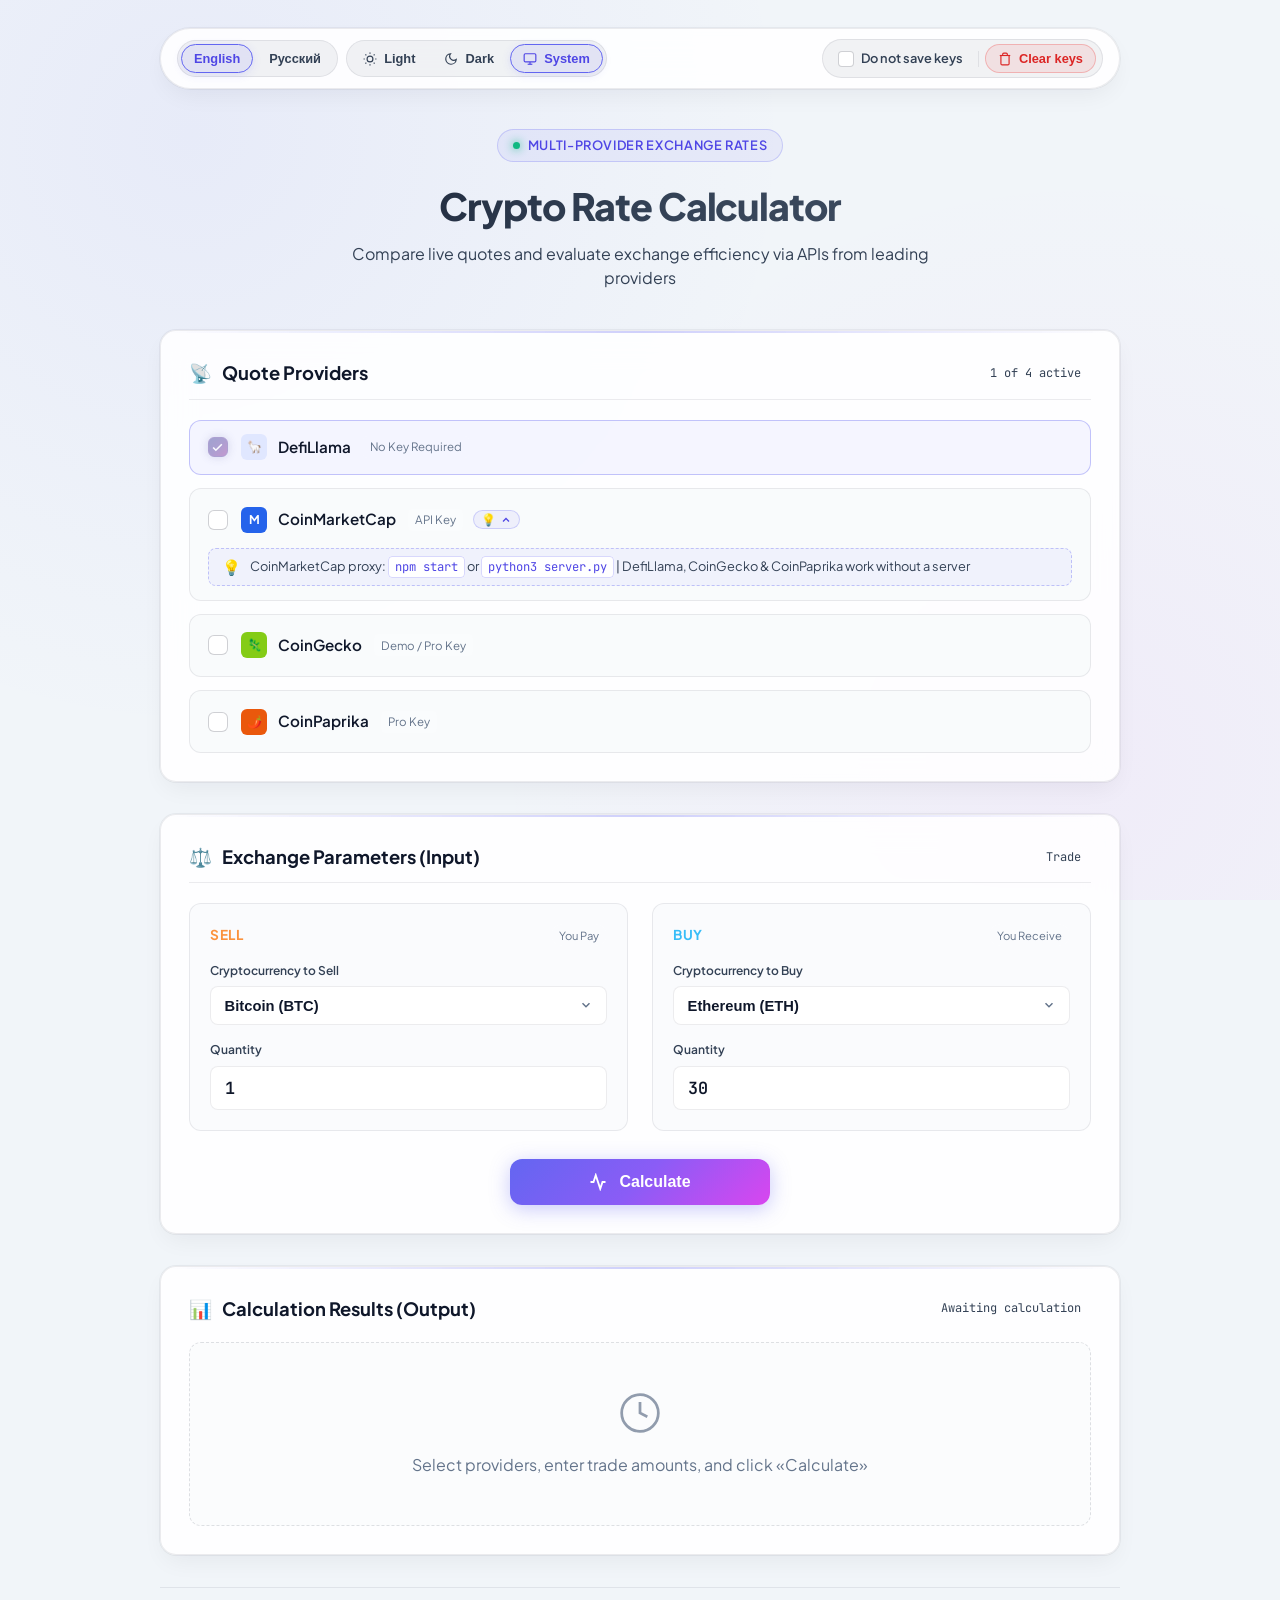
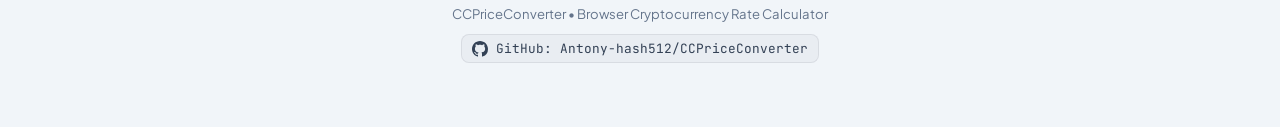
==== CCPriceConverter/index.html @ 015520e1 "feat: add CCPriceConverter application with calculator, UI, and test suite" ====
<!DOCTYPE html>
<html lang="en" data-theme="dark">
<head>
  <meta charset="UTF-8">
  <meta name="viewport" content="width=device-width, initial-scale=1.0">
  <title data-i18n="pageTitle">Cryptocurrency Rate Calculator | CCPriceConverter</title>
  <meta name="description" content="Browser cryptocurrency rate and volume calculator from DefiLlama, CoinMarketCap, CoinGecko, and CoinPaprika" data-i18n="pageDesc">
  
  <!-- Google Fonts -->
  <link rel="preconnect" href="https://fonts.googleapis.com">
  <link rel="preconnect" href="https://fonts.gstatic.com" crossorigin>
  <link href="https://fonts.googleapis.com/css2?family=JetBrains+Mono:wght@400;500;600;700;800&family=Plus+Jakarta+Sans:wght@400;500;600;700;800&display=swap" rel="stylesheet">
  
  <link rel="stylesheet" href="css/style.css">
</head>
<body>
  <div class="app-container">
    
    <!-- Top Controls Bar: Preferences & Security -->
    <aside class="top-controls-bar" id="top-controls-bar" aria-label="Page preferences and security">
      <div class="top-controls-main">
        <!-- Language Switcher: Russian / English (Default: English) -->
        <div class="controls-group" id="lang-switch-group" role="group" aria-label="Language selection">
          <button type="button" class="ctrl-btn lang-btn active" data-lang="en" id="btn-lang-en" aria-pressed="true">
            <span>English</span>
          </button>
          <button type="button" class="ctrl-btn lang-btn" data-lang="ru" id="btn-lang-ru" aria-pressed="false">
            <span>Русский</span>
          </button>
        </div>

        <!-- Theme Switcher: Light, Dark, System (Default: System) -->
        <div class="controls-group" id="theme-switch-group" role="group" aria-label="Theme selection">
          <button type="button" class="ctrl-btn theme-btn" data-theme="light" id="btn-theme-light" title="Light theme" aria-pressed="false">
            <svg class="ctrl-icon" viewBox="0 0 24 24" fill="none" stroke="currentColor" stroke-width="2">
              <circle cx="12" cy="12" r="5"></circle>
              <line x1="12" y1="1" x2="12" y2="3"></line>
              <line x1="12" y1="21" x2="12" y2="23"></line>
              <line x1="4.22" y1="4.22" x2="5.64" y2="5.64"></line>
              <line x1="18.36" y1="18.36" x2="19.78" y2="19.78"></line>
              <line x1="1" y1="12" x2="3" y2="12"></line>
              <line x1="21" y1="12" x2="23" y2="12"></line>
              <line x1="4.22" y1="19.78" x2="5.64" y2="18.36"></line>
              <line x1="18.36" y1="5.64" x2="19.78" y2="4.22"></line>
            </svg>
            <span class="theme-label" data-i18n="themeLight">Light</span>
          </button>
          <button type="button" class="ctrl-btn theme-btn" data-theme="dark" id="btn-theme-dark" title="Dark theme" aria-pressed="false">
            <svg class="ctrl-icon" viewBox="0 0 24 24" fill="none" stroke="currentColor" stroke-width="2">
              <path d="M21 12.79A9 9 0 1 1 11.21 3 7 7 0 0 0 21 12.79z"></path>
            </svg>
            <span class="theme-label" data-i18n="themeDark">Dark</span>
          </button>
          <button type="button" class="ctrl-btn theme-btn active" data-theme="system" id="btn-theme-system" title="System theme" aria-pressed="true">
            <svg class="ctrl-icon" viewBox="0 0 24 24" fill="none" stroke="currentColor" stroke-width="2">
              <rect x="2" y="3" width="20" height="14" rx="2" ry="2"></rect>
              <line x1="8" y1="21" x2="16" y2="21"></line>
              <line x1="12" y1="17" x2="12" y2="21"></line>
            </svg>
            <span class="theme-label" data-i18n="themeSystem">System</span>
          </button>
        </div>
      </div>

      <div class="top-controls-extra">
        <!-- API Keys Security Controls -->
        <div class="controls-group storage-controls-group" id="storage-controls-group" role="group" aria-label="API key storage controls">
          <label class="ctrl-checkbox-label" for="checkbox-dont-save-keys" title="Prevent saving API keys to browser localStorage" data-i18n-title="dontSaveKeysTooltip">
            <span class="custom-checkbox mini">
              <input type="checkbox" id="checkbox-dont-save-keys">
              <span class="checkbox-visual">
                <svg viewBox="0 0 24 24" fill="none" stroke="currentColor">
                  <polyline points="20 6 9 17 4 12"></polyline>
                </svg>
              </span>
            </span>
            <span class="ctrl-checkbox-text" data-i18n="dontSaveKeys">Do not save keys</span>
          </label>

          <span class="ctrl-group-divider" aria-hidden="true"></span>

          <button type="button" class="ctrl-btn clear-keys-btn" id="btn-clear-saved-keys" title="Clear saved API keys from localStorage" data-i18n-title="clearKeysTooltip">
            <svg class="ctrl-icon" viewBox="0 0 24 24" fill="none" stroke="currentColor" stroke-width="2">
              <polyline points="3 6 5 6 21 6"></polyline>
              <path d="M19 6v14a2 2 0 0 1-2 2H7a2 2 0 0 1-2-2V6m3 0V4a2 2 0 0 1 2-2h4a2 2 0 0 1 2 2v2"></path>
            </svg>
            <span data-i18n="clearSavedKeys">Clear keys</span>
          </button>
        </div>
      </div>
    </aside>

    <!-- Header -->
    <header class="app-header">
      <div class="brand-badge">
        <span class="pulse-dot"></span>
        <span data-i18n="brandBadge">Multi-Provider Exchange Rates</span>
      </div>
      <h1 class="app-title" data-i18n="appTitle">Crypto Rate Calculator</h1>
      <p class="app-subtitle" data-i18n="appSubtitle">
        Compare live quotes and evaluate exchange efficiency via APIs from leading providers
      </p>
    </header>

    <!-- Section 1: Providers -->
    <section class="card-section" id="section-providers">
      <div class="section-header">
        <h2 class="section-title">
          <span>📡</span>
          <span data-i18n="providersTitle">Quote Providers</span>
        </h2>
        <span class="section-badge" id="providers-count-badge">1 of 4 active</span>
      </div>

      <div class="providers-list" id="providers-list">
        <!-- DefiLlama (Checked by default, no API key) -->
        <div class="provider-row active" id="provider-row-defillama" data-provider-id="defillama">
          <label class="provider-label-wrap" for="checkbox-provider-defillama">
            <span class="custom-checkbox">
              <input type="checkbox" id="checkbox-provider-defillama" data-provider="defillama" checked>
              <span class="checkbox-visual">
                <svg viewBox="0 0 24 24" fill="none" stroke="currentColor">
                  <polyline points="20 6 9 17 4 12"></polyline>
                </svg>
              </span>
            </span>
            <div class="provider-info">
              <span class="provider-icon icon-llama">🦙</span>
              <span class="provider-name">DefiLlama</span>
              <span class="provider-tag" data-i18n="noKeyRequired">No Key Required</span>
            </div>
          </label>
          <div class="api-key-container" id="api-key-box-defillama">
            <!-- DefiLlama does not require a key -->
          </div>
        </div>

        <!-- CoinMarketCap -->
        <!-- CoinMarketCap -->
        <div class="provider-row hint-expanded" id="provider-row-coinmarketcap" data-provider-id="coinmarketcap">
          <div class="provider-row-main">
            <div class="provider-label-group">
              <label class="provider-label-wrap" for="checkbox-provider-coinmarketcap">
                <span class="custom-checkbox">
                  <input type="checkbox" id="checkbox-provider-coinmarketcap" data-provider="coinmarketcap">
                  <span class="checkbox-visual">
                    <svg viewBox="0 0 24 24" fill="none" stroke="currentColor">
                      <polyline points="20 6 9 17 4 12"></polyline>
                    </svg>
                  </span>
                </span>
                <div class="provider-info">
                  <span class="provider-icon icon-cmc">M</span>
                  <span class="provider-name">CoinMarketCap</span>
                  <span class="provider-tag" data-i18n="apiKeyTag">API Key</span>
                </div>
              </label>
              <!-- Кнопка разворачивания/сворачивания справа от надписи "API ключ" -->
              <button type="button" class="cmc-hint-toggle-badge" id="btn-toggle-cmc-hint" aria-expanded="true" title="Collapse hint" data-i18n-title="cmcCollapseTooltip">
                <span class="badge-icon">💡</span>
                <svg class="chevron-icon" viewBox="0 0 24 24" fill="none" stroke="currentColor" stroke-width="2.5">
                  <polyline points="18 15 12 9 6 15"></polyline>
                </svg>
              </button>
            </div>

            <div class="api-key-container" id="api-key-box-coinmarketcap">
              <div class="api-key-wrapper">
                <span class="key-status-indicator is-hidden" id="key-status-coinmarketcap" title="API key is saved in localStorage" data-i18n-title="keySavedDiskTooltip">
                  <span class="disk-emoji">💾</span>
                  <span class="strike-line" aria-hidden="true"></span>
                </span>
                <input 
                  type="password" 
                  id="input-key-coinmarketcap" 
                  class="api-key-input" 
                  placeholder="Enter CMC API key (X-CMC_PRO_API_KEY)" 
                  data-i18n-placeholder="cmcPlaceholder"
                  autocomplete="off"
                  spellcheck="false"
                >
                <button type="button" class="key-toggle-btn" data-target="input-key-coinmarketcap" title="Show/hide key" data-i18n-title="keyToggleTitle">
                  <svg width="15" height="15" viewBox="0 0 24 24" fill="none" stroke="currentColor" stroke-width="2">
                    <path d="M1 12s4-8 11-8 11 8 11 8-4 8-11 8-11-8-11-8z"></path>
                    <circle cx="12" cy="12" r="3"></circle>
                  </svg>
                </button>
              </div>
            </div>
          </div>

          <!-- Блок с текстом подсказки (развёрнут по умолчанию, полностью исчезает при сворачивании) -->
          <div class="provider-hint-bar" id="cmc-proxy-hint-bar">
            <span class="hint-icon">💡</span>
            <span class="hint-text" data-i18n-html="cmcProxyNoticeHtml">Run local proxy for CoinMarketCap: <code>npm start</code> or <code>python3 server.py</code> | See <a href="instructions.html" class="hint-link">Instructions</a></span>
          </div>
        </div>

        <!-- CoinGecko -->
        <div class="provider-row" id="provider-row-coingecko" data-provider-id="coingecko">
          <label class="provider-label-wrap" for="checkbox-provider-coingecko">
            <span class="custom-checkbox">
              <input type="checkbox" id="checkbox-provider-coingecko" data-provider="coingecko">
              <span class="checkbox-visual">
                <svg viewBox="0 0 24 24" fill="none" stroke="currentColor">
                  <polyline points="20 6 9 17 4 12"></polyline>
                </svg>
              </span>
            </span>
            <div class="provider-info">
              <span class="provider-icon icon-gecko">🦎</span>
              <span class="provider-name">CoinGecko</span>
              <span class="provider-tag" data-i18n="demoProKeyTag">Demo / Pro Key</span>
            </div>
          </label>
          <div class="api-key-container" id="api-key-box-coingecko">
            <label class="keyless-option-wrap" for="checkbox-keyless-coingecko" title="Send requests without API key (public free tier)" data-i18n-title="keylessTooltip">
              <span class="custom-checkbox custom-checkbox-sm">
                <input type="checkbox" id="checkbox-keyless-coingecko" data-keyless-provider="coingecko" checked>
                <span class="checkbox-visual">
                  <svg viewBox="0 0 24 24" fill="none" stroke="currentColor">
                    <polyline points="20 6 9 17 4 12"></polyline>
                  </svg>
                </span>
              </span>
              <span class="keyless-text" data-i18n="keylessCheckbox">Without key</span>
            </label>
            <div class="api-key-wrapper keyless-mode" id="api-key-wrapper-coingecko">
              <span class="key-status-indicator is-hidden" id="key-status-coingecko" title="API key is saved in localStorage" data-i18n-title="keySavedDiskTooltip">
                <span class="disk-emoji">💾</span>
                <span class="strike-line" aria-hidden="true"></span>
              </span>
              <input 
                type="password" 
                id="input-key-coingecko" 
                class="api-key-input" 
                placeholder="Demo/Pro API key" 
                data-i18n-placeholder="geckoPlaceholder"
                autocomplete="off"
                spellcheck="false"
                disabled
              >
              <button type="button" class="key-toggle-btn" data-target="input-key-coingecko" title="Show/hide key" data-i18n-title="keyToggleTitle">
                <svg width="15" height="15" viewBox="0 0 24 24" fill="none" stroke="currentColor" stroke-width="2">
                  <path d="M1 12s4-8 11-8 11 8 11 8-4 8-11 8-11-8-11-8z"></path>
                  <circle cx="12" cy="12" r="3"></circle>
                </svg>
              </button>
            </div>
          </div>
        </div>

        <!-- CoinPaprika -->
        <div class="provider-row" id="provider-row-coinpaprika" data-provider-id="coinpaprika">
          <label class="provider-label-wrap" for="checkbox-provider-coinpaprika">
            <span class="custom-checkbox">
              <input type="checkbox" id="checkbox-provider-coinpaprika" data-provider="coinpaprika">
              <span class="checkbox-visual">
                <svg viewBox="0 0 24 24" fill="none" stroke="currentColor">
                  <polyline points="20 6 9 17 4 12"></polyline>
                </svg>
              </span>
            </span>
            <div class="provider-info">
              <span class="provider-icon icon-paprika">🌶️</span>
              <span class="provider-name">CoinPaprika</span>
              <span class="provider-tag" data-i18n="proKeyTag">Pro Key</span>
            </div>
          </label>
          <div class="api-key-container" id="api-key-box-coinpaprika">
            <label class="keyless-option-wrap" for="checkbox-keyless-coinpaprika" title="Send requests without API key (public free tier)" data-i18n-title="keylessTooltip">
              <span class="custom-checkbox custom-checkbox-sm">
                <input type="checkbox" id="checkbox-keyless-coinpaprika" data-keyless-provider="coinpaprika" checked>
                <span class="checkbox-visual">
                  <svg viewBox="0 0 24 24" fill="none" stroke="currentColor">
                    <polyline points="20 6 9 17 4 12"></polyline>
                  </svg>
                </span>
              </span>
              <span class="keyless-text" data-i18n="keylessCheckbox">Without key</span>
            </label>
            <div class="api-key-wrapper keyless-mode" id="api-key-wrapper-coinpaprika">
              <span class="key-status-indicator is-hidden" id="key-status-coinpaprika" title="API key is saved in localStorage" data-i18n-title="keySavedDiskTooltip">
                <span class="disk-emoji">💾</span>
                <span class="strike-line" aria-hidden="true"></span>
              </span>
              <input 
                type="password" 
                id="input-key-coinpaprika" 
                class="api-key-input" 
                placeholder="Pro API key" 
                data-i18n-placeholder="paprikaPlaceholder"
                autocomplete="off"
                spellcheck="false"
                disabled
              >
              <button type="button" class="key-toggle-btn" data-target="input-key-coinpaprika" title="Show/hide key" data-i18n-title="keyToggleTitle">
                <svg width="15" height="15" viewBox="0 0 24 24" fill="none" stroke="currentColor" stroke-width="2">
                  <path d="M1 12s4-8 11-8 11 8 11 8-4 8-11 8-11-8-11-8z"></path>
                  <circle cx="12" cy="12" r="3"></circle>
                </svg>
              </button>
            </div>
          </div>
        </div>
      </div>
    </section>

    <!-- Section 2: Input (Sell & Buy) -->
    <section class="card-section" id="section-input">
      <div class="section-header">
        <h2 class="section-title">
          <span>⚖️</span>
          <span data-i18n="inputTitle">Exchange Parameters (Input)</span>
        </h2>
        <span class="section-badge" data-i18n="inputBadge">Trade</span>
      </div>

      <div class="input-grid">
        <!-- Column 1: Sell -->
        <div class="trade-column sell" id="trade-column-sell">
          <div class="column-header">
            <span class="column-label" data-i18n="sellColumnTitle">Sell</span>
            <span class="column-badge" data-i18n="sellBadge">You Pay</span>
          </div>

          <div class="field-group">
            <label class="field-label" for="select-currency-sell" data-i18n="sellCurrencyLabel">Cryptocurrency to Sell</label>
            <div class="custom-select-wrapper">
              <select id="select-currency-sell" class="custom-select">
                <option value="BTC" selected>Bitcoin (BTC)</option>
                <option value="ETH">Ethereum (ETH)</option>
                <option value="BCH">Bitcoin Cash (BCH)</option>
                <option value="ZEC">Zcash (ZEC)</option>
                <option value="XMR">Monero (XMR)</option>
                <option value="XRP">Ripple (XRP)</option>
              </select>
              <div class="select-arrow">
                <svg width="14" height="14" viewBox="0 0 24 24" fill="none" stroke="currentColor" stroke-width="2.5">
                  <polyline points="6 9 12 15 18 9"></polyline>
                </svg>
              </div>
            </div>
          </div>

          <div class="field-group">
            <label class="field-label" for="input-amount-sell" data-i18n="sellAmountLabel">Quantity</label>
            <div class="number-input-wrapper">
              <input 
                type="number" 
                id="input-amount-sell" 
                class="number-input" 
                step="any" 
                min="0" 
                placeholder="0.00"
                value="1"
              >
            </div>
          </div>
        </div>

        <!-- Column 2: Buy -->
        <div class="trade-column buy" id="trade-column-buy">
          <div class="column-header">
            <span class="column-label" data-i18n="buyColumnTitle">Buy</span>
            <span class="column-badge" data-i18n="buyBadge">You Receive</span>
          </div>

          <div class="field-group">
            <label class="field-label" for="select-currency-buy" data-i18n="buyCurrencyLabel">Cryptocurrency to Buy</label>
            <div class="custom-select-wrapper">
              <select id="select-currency-buy" class="custom-select">
                <option value="BTC">Bitcoin (BTC)</option>
                <option value="ETH" selected>Ethereum (ETH)</option>
                <option value="BCH">Bitcoin Cash (BCH)</option>
                <option value="ZEC">Zcash (ZEC)</option>
                <option value="XMR">Monero (XMR)</option>
                <option value="XRP">Ripple (XRP)</option>
              </select>
              <div class="select-arrow">
                <svg width="14" height="14" viewBox="0 0 24 24" fill="none" stroke="currentColor" stroke-width="2.5">
                  <polyline points="6 9 12 15 18 9"></polyline>
                </svg>
              </div>
            </div>
          </div>

          <div class="field-group">
            <label class="field-label" for="input-amount-buy" data-i18n="buyAmountLabel">Quantity</label>
            <div class="number-input-wrapper">
              <input 
                type="number" 
                id="input-amount-buy" 
                class="number-input" 
                step="any" 
                min="0" 
                placeholder="0.00"
                value="30"
              >
            </div>
          </div>
        </div>
      </div>

      <!-- Action Button "Calculate" with 3-second lockout -->
      <div class="action-button-container">
        <button type="button" id="btn-calculate" class="btn-calculate">
          <svg class="btn-icon" viewBox="0 0 24 24" fill="none" stroke="currentColor" stroke-width="2.5">
            <polyline points="22 12 18 12 15 21 9 3 6 12 2 12"></polyline>
          </svg>
          <span id="btn-calculate-text" data-i18n="btnCalculate">Calculate</span>
          <div class="cooldown-bar" id="btn-cooldown-bar"></div>
        </button>
      </div>
    </section>

    <!-- Section 3: Output (Provider Cards) -->
    <section class="card-section" id="section-output">
      <div class="output-section-header">
        <h2 class="section-title">
          <span>📊</span>
          <span data-i18n="outputTitle">Calculation Results (Output)</span>
        </h2>
        <span class="section-badge" id="output-status-badge" data-i18n="outputIdleBadge">Awaiting calculation</span>
      </div>

      <!-- Cards Container -->
      <div class="output-cards-grid" id="output-cards-container">
        <div class="output-empty-state" id="output-empty-state">
          <svg class="empty-icon" viewBox="0 0 24 24" fill="none" stroke="currentColor" stroke-width="1.5">
            <circle cx="12" cy="12" r="10"></circle>
            <path d="M12 6v6l4 2"></path>
          </svg>
          <p data-i18n="emptyStateText">Select providers, enter trade amounts, and click «Calculate»</p>
        </div>
      </div>
    </section>

    <!-- Footer -->
    <footer class="app-footer">
      <div data-i18n="footerTitle">CCPriceConverter • Browser Cryptocurrency Rate Calculator</div>
      <div class="footer-links">
        <a href="https://github.com/Antony-hash512/CCPriceConverter" target="_blank" rel="noopener noreferrer" class="footer-github-link" title="GitHub Repository">
          <svg class="footer-github-icon" viewBox="0 0 24 24" width="16" height="16" fill="currentColor">
            <path d="M12 0C5.37 0 0 5.37 0 12c0 5.31 3.435 9.795 8.205 11.385.6.105.825-.255.825-.57 0-.285-.015-1.23-.015-2.235-3.015.555-3.795-.735-4.035-1.41-.135-.345-.72-1.41-1.23-1.695-.42-.225-1.02-.78-.015-.795.945-.015 1.62.87 1.845 1.23 1.08 1.815 2.805 1.305 3.495.99.105-.78.42-1.305.765-1.605-2.67-.3-5.46-1.335-5.46-5.925 0-1.305.465-2.385 1.23-3.225-.12-.3-.54-1.53.12-3.18 0 0 1.005-.315 3.3 1.23.96-.27 1.98-.405 3-.405s2.04.135 3 .405c2.295-1.56 3.3-1.23 3.3-1.23.66 1.65.24 2.88.12 3.18.765.84 1.23 1.905 1.23 3.225 0 4.605-2.805 5.625-5.475 5.925.435.375.81 1.095.81 2.22 0 1.605-.015 2.895-.015 3.3 0 .315.225.69.825.57A12.02 12.02 0 0024 12c0-6.63-5.37-12-12-12z"/>
          </svg>
          <span>GitHub: Antony-hash512/CCPriceConverter</span>
        </a>
      </div>
    </footer>

  <!-- Modal: Confirm Keep or Clear Saved Keys -->
  <div class="modal-backdrop" id="modal-clear-keys" aria-hidden="true" role="dialog" aria-modal="true" aria-labelledby="modal-clear-keys-title">
    <div class="modal-card">
      <div class="modal-header">
        <div class="modal-icon-badge">
          <svg viewBox="0 0 24 24" width="22" height="22" fill="none" stroke="currentColor" stroke-width="2">
            <circle cx="12" cy="12" r="10"></circle>
            <line x1="12" y1="8" x2="12" y2="12"></line>
            <line x1="12" y1="16" x2="12.01" y2="16"></line>
          </svg>
        </div>
        <h3 class="modal-title" id="modal-clear-keys-title" data-i18n="modalConfirmTitle">Saved Keys in Storage</h3>
        <button type="button" class="modal-close-btn" id="modal-btn-close" aria-label="Close">
          <svg viewBox="0 0 24 24" width="18" height="18" fill="none" stroke="currentColor" stroke-width="2">
            <line x1="18" y1="6" x2="6" y2="18"></line>
            <line x1="6" y1="6" x2="18" y2="18"></line>
          </svg>
        </button>
      </div>
      <div class="modal-body">
        <p class="modal-text" data-i18n="modalConfirmText">
          API keys are already saved in localStorage. Would you like to clear them now or keep them?
        </p>
      </div>
      <div class="modal-actions">
        <button type="button" class="btn-modal btn-modal-danger" id="modal-btn-clear" data-i18n="modalActionClear">
          Clear
        </button>
        <button type="button" class="btn-modal btn-modal-primary" id="modal-btn-keep" data-i18n="modalActionKeep">
          Keep
        </button>
      </div>
    </div>
  </div>

  <!-- Toast Notification -->
  <div class="toast-notification" id="toast-notification" role="status" aria-live="polite"></div>

  <!-- Scripts: Standalone bundle works on localhost, static servers, and directly via file:// without any backend -->
  <script src="js/app.bundle.js"></script>
</body>
</html>
---- CCPriceConverter/css/style.css ----
/* ==========================================================================
   CCPriceConverter - Design System & Modern Neo-Fintech Styles
   ========================================================================== */

:root {
  /* Color Palette - Dark (Default) */
  --bg-primary: #07090e;
  --bg-secondary: #0d121f;
  --bg-card: rgba(18, 24, 38, 0.75);
  --bg-card-hover: rgba(24, 32, 51, 0.85);
  --bg-input: rgba(13, 18, 31, 0.8);
  --bg-input-focus: rgba(18, 25, 44, 0.95);

  --border-subtle: rgba(255, 255, 255, 0.08);
  --border-accent: rgba(99, 102, 241, 0.35);
  --border-focus: #6366f1;

  --text-main: #f1f5f9;
  --text-muted: #94a3b8;
  --text-dim: #64748b;

  --title-gradient: linear-gradient(135deg, #ffffff 0%, #cbd5e1 50%, #94a3b8 100%);
  --bg-radial-1: rgba(99, 102, 241, 0.08);
  --bg-radial-2: rgba(217, 70, 239, 0.06);
  --bg-radial-3: rgba(13, 18, 31, 0.5);

  --ctrl-btn-bg: rgba(18, 24, 38, 0.6);
  --ctrl-btn-border: rgba(255, 255, 255, 0.08);
  --ctrl-btn-active-bg: rgba(99, 102, 241, 0.18);
  --ctrl-btn-active-border: rgba(99, 102, 241, 0.45);
  --ctrl-btn-active-text: #a5b4fc;

  --primary-accent: #6366f1;
  --primary-gradient: linear-gradient(135deg, #6366f1 0%, #8b5cf6 50%, #d946ef 100%);
  --primary-glow: rgba(99, 102, 241, 0.25);

  /* Status Colors */
  --color-danger: #ef4444;
  --color-danger-bg: rgba(239, 68, 68, 0.12);
  --color-danger-border: rgba(239, 68, 68, 0.3);
  --color-danger-glow: rgba(239, 68, 68, 0.25);

  --color-warning: #f59e0b;
  --color-warning-bg: rgba(245, 158, 11, 0.12);
  --color-warning-border: rgba(245, 158, 11, 0.35);
  --color-warning-glow: rgba(245, 158, 11, 0.2);

  --color-success: #10b981;
  --color-success-bg: rgba(16, 185, 129, 0.12);
  --color-success-border: rgba(16, 185, 129, 0.35);
  --color-success-glow: rgba(16, 185, 129, 0.2);

  /* Typography */
  --font-sans: 'Plus Jakarta Sans', 'Inter', -apple-system, BlinkMacSystemFont, 'Segoe UI', Roboto, sans-serif;
  --font-mono: 'JetBrains Mono', 'Fira Code', monospace;

  /* Transitions & Shadows */
  --transition-smooth: all 0.25s cubic-bezier(0.4, 0, 0.2, 1);
  --shadow-card: 0 10px 30px -10px rgba(0, 0, 0, 0.5), 0 0 0 1px var(--border-subtle);
  --shadow-glow: 0 0 25px var(--primary-glow);
  --radius-lg: 16px;
  --radius-md: 12px;
  --radius-sm: 8px;
}

/* Light Theme Variables */
[data-theme="light"] {
  --bg-primary: #f1f5f9;
  --bg-secondary: #ffffff;
  --bg-card: rgba(255, 255, 255, 0.88);
  --bg-card-hover: rgba(255, 255, 255, 0.98);
  --bg-input: #ffffff;
  --bg-input-focus: #ffffff;

  --border-subtle: rgba(15, 23, 42, 0.08);
  --border-accent: rgba(99, 102, 241, 0.45);
  --border-focus: #4f46e5;

  --text-main: #0f172a;
  --text-muted: #334155;
  --text-dim: #64748b;

  --title-gradient: linear-gradient(135deg, #0f172a 0%, #334155 50%, #475569 100%);
  --bg-radial-1: rgba(99, 102, 241, 0.07);
  --bg-radial-2: rgba(217, 70, 239, 0.05);
  --bg-radial-3: rgba(241, 245, 249, 0.8);

  --ctrl-btn-bg: rgba(255, 255, 255, 0.85);
  --ctrl-btn-border: rgba(15, 23, 42, 0.1);
  --ctrl-btn-active-bg: rgba(99, 102, 241, 0.1);
  --ctrl-btn-active-border: #6366f1;
  --ctrl-btn-active-text: #4f46e5;

  --shadow-card: 0 10px 25px -5px rgba(15, 23, 42, 0.06), 0 0 0 1px rgba(15, 23, 42, 0.05);

  --color-danger: #dc2626;
  --color-danger-bg: rgba(220, 38, 38, 0.08);
  --color-danger-border: rgba(220, 38, 38, 0.35);

  --color-warning: #d97706;
  --color-warning-bg: rgba(217, 119, 6, 0.08);
  --color-warning-border: rgba(217, 119, 6, 0.35);

  --color-success: #059669;
  --color-success-bg: rgba(5, 150, 105, 0.08);
  --color-success-border: rgba(5, 150, 105, 0.35);
}

*, *::before, *::after {
  box-sizing: border-box;
  margin: 0;
  padding: 0;
}

body {
  font-family: var(--font-sans);
  background-color: var(--bg-primary);
  color: var(--text-main);
  min-height: 100vh;
  line-height: 1.5;
  background-image: 
    radial-gradient(circle at 15% 15%, var(--bg-radial-1) 0%, transparent 45%),
    radial-gradient(circle at 85% 85%, var(--bg-radial-2) 0%, transparent 45%),
    radial-gradient(circle at 50% 50%, var(--bg-radial-3) 0%, transparent 100%);
  background-attachment: fixed;
  padding: 1.75rem 1rem 3rem 1rem;
  overflow-x: hidden;
  -webkit-font-smoothing: antialiased;
  transition: background-color 0.3s ease, color 0.3s ease;
}

/* ==========================================================================
   Top Controls Bar: Language & Theme
   ========================================================================== */
.top-controls-bar {
  display: flex;
  align-items: center;
  justify-content: space-between;
  flex-wrap: wrap;
  gap: 0.75rem;
  padding: 0.65rem 1rem;
  background: var(--bg-card);
  backdrop-filter: blur(16px);
  -webkit-backdrop-filter: blur(16px);
  border: 1px solid var(--border-subtle);
  border-radius: 9999px;
  box-shadow: var(--shadow-card);
  margin-bottom: 0.5rem;
  transition: var(--transition-smooth);
}

.top-controls-main,
.top-controls-extra {
  display: flex;
  align-items: center;
  gap: 0.5rem;
  flex-wrap: wrap;
}

.controls-group {
  display: inline-flex;
  align-items: center;
  background: rgba(0, 0, 0, 0.12);
  border: 1px solid var(--border-subtle);
  border-radius: 9999px;
  padding: 3px;
  gap: 3px;
}

[data-theme="light"] .controls-group {
  background: rgba(15, 23, 42, 0.05);
}

.storage-controls-group {
  padding: 3px 6px;
  gap: 6px;
}

.ctrl-checkbox-label {
  display: inline-flex;
  align-items: center;
  gap: 0.45rem;
  padding: 0.35rem 0.55rem;
  font-size: 0.8rem;
  font-weight: 600;
  color: var(--text-muted);
  cursor: pointer;
  user-select: none;
  border-radius: 9999px;
  transition: var(--transition-smooth);
}

.ctrl-checkbox-label:hover {
  color: var(--text-main);
}

.ctrl-checkbox-text {
  white-space: nowrap;
}

.ctrl-group-divider {
  width: 1px;
  height: 16px;
  background: var(--border-subtle);
  display: inline-block;
  flex-shrink: 0;
}

.clear-keys-btn {
  color: #f87171;
  background: rgba(239, 68, 68, 0.12);
  border: 1px solid rgba(239, 68, 68, 0.35);
}

.clear-keys-btn .ctrl-icon {
  stroke: #f87171;
}

.clear-keys-btn:hover {
  color: #ffffff;
  background: #ef4444;
  border-color: #ef4444;
  box-shadow: 0 2px 12px rgba(239, 68, 68, 0.4);
}

.clear-keys-btn:hover .ctrl-icon {
  stroke: #ffffff;
}

[data-theme="light"] .clear-keys-btn {
  color: #dc2626;
  background: rgba(239, 68, 68, 0.1);
  border-color: rgba(239, 68, 68, 0.3);
}

[data-theme="light"] .clear-keys-btn .ctrl-icon {
  stroke: #dc2626;
}

[data-theme="light"] .clear-keys-btn:hover {
  color: #ffffff;
  background: #dc2626;
  border-color: #dc2626;
}

[data-theme="light"] .clear-keys-btn:hover .ctrl-icon {
  stroke: #ffffff;
}

.custom-checkbox.mini,
.custom-checkbox.mini .checkbox-visual {
  width: 16px;
  height: 16px;
  border-radius: 4px;
}

.custom-checkbox.mini .checkbox-visual svg {
  width: 10px;
  height: 10px;
  stroke-width: 3.2;
}

.ctrl-btn {
  display: inline-flex;
  align-items: center;
  gap: 0.45rem;
  padding: 0.35rem 0.75rem;
  font-size: 0.8rem;
  font-weight: 600;
  color: var(--text-muted);
  background: transparent;
  border: 1px solid transparent;
  border-radius: 9999px;
  cursor: pointer;
  transition: var(--transition-smooth);
  user-select: none;
}

.ctrl-btn:hover {
  color: var(--text-main);
  background: rgba(255, 255, 255, 0.05);
}

[data-theme="light"] .ctrl-btn:hover {
  background: rgba(15, 23, 42, 0.05);
}

.ctrl-btn.active {
  color: var(--ctrl-btn-active-text);
  background: var(--ctrl-btn-active-bg);
  border-color: var(--ctrl-btn-active-border);
  box-shadow: 0 2px 8px rgba(99, 102, 241, 0.15);
}

.ctrl-icon {
  width: 14px;
  height: 14px;
  display: inline-block;
  flex-shrink: 0;
}

/* Container */
.app-container {
  max-width: 960px;
  margin: 0 auto;
  display: flex;
  flex-direction: column;
  gap: 2rem;
}

/* Header */
.app-header {
  text-align: center;
  position: relative;
  padding-bottom: 0.5rem;
}

.brand-badge {
  display: inline-flex;
  align-items: center;
  gap: 0.5rem;
  padding: 0.35rem 0.9rem;
  background: rgba(99, 102, 241, 0.12);
  border: 1px solid rgba(99, 102, 241, 0.25);
  border-radius: 9999px;
  font-size: 0.8rem;
  font-weight: 600;
  color: #a5b4fc;
  letter-spacing: 0.05em;
  text-transform: uppercase;
  margin-bottom: 1rem;
}

.brand-badge .pulse-dot {
  width: 7px;
  height: 7px;
  border-radius: 50%;
  background-color: #10b981;
  box-shadow: 0 0 10px #10b981;
  animation: pulse 2s infinite;
}

@keyframes pulse {
  0%, 100% { opacity: 1; transform: scale(1); }
  50% { opacity: 0.4; transform: scale(0.85); }
}

.app-title {
  font-size: 2.35rem;
  font-weight: 800;
  letter-spacing: -0.03em;
  background: var(--title-gradient);
  -webkit-background-clip: text;
  -webkit-text-fill-color: transparent;
  margin-bottom: 0.5rem;
}

.app-subtitle {
  color: var(--text-muted);
  font-size: 1rem;
  max-width: 620px;
  margin: 0 auto;
}

/* Card Style */
.card-section {
  background: var(--bg-card);
  backdrop-filter: blur(16px);
  -webkit-backdrop-filter: blur(16px);
  border: 1px solid var(--border-subtle);
  border-radius: var(--radius-lg);
  padding: 1.75rem;
  box-shadow: var(--shadow-card);
  transition: var(--transition-smooth);
  position: relative;
  overflow: hidden;
}

.card-section::before {
  content: '';
  position: absolute;
  top: 0;
  left: 0;
  right: 0;
  height: 2px;
  background: linear-gradient(90deg, transparent, rgba(99, 102, 241, 0.3), transparent);
}

.section-header {
  display: flex;
  align-items: center;
  justify-content: space-between;
  margin-bottom: 1.25rem;
  padding-bottom: 0.75rem;
  border-bottom: 1px solid var(--border-subtle);
}

.section-title {
  font-size: 1.15rem;
  font-weight: 700;
  color: var(--text-main);
  display: flex;
  align-items: center;
  gap: 0.6rem;
}

.section-badge {
  font-size: 0.75rem;
  padding: 0.2rem 0.6rem;
  border-radius: 9999px;
  background: rgba(255, 255, 255, 0.06);
  color: var(--text-muted);
  font-family: var(--font-mono);
}

/* ==========================================================================
   Section 1: Providers
   ========================================================================== */
.providers-list {
  display: flex;
  flex-direction: column;
  gap: 0.85rem;
}

.provider-row {
  display: flex;
  align-items: center;
  justify-content: space-between;
  gap: 1rem;
  background: rgba(13, 18, 31, 0.5);
  border: 1px solid var(--border-subtle);
  border-radius: var(--radius-md);
  padding: 0.85rem 1.1rem;
  transition: var(--transition-smooth);
}

.provider-row:hover {
  background: var(--bg-card-hover);
  border-color: rgba(99, 102, 241, 0.25);
}

.provider-row.active {
  border-color: rgba(99, 102, 241, 0.4);
  background: rgba(99, 102, 241, 0.05);
}

/* CoinMarketCap Row Layout States */
#provider-row-coinmarketcap.hint-expanded {
  flex-direction: column;
  align-items: stretch;
  gap: 0.75rem;
}

#provider-row-coinmarketcap.hint-collapsed {
  flex-direction: row;
  align-items: center;
  justify-content: space-between;
  gap: 1rem;
}

#provider-row-coinmarketcap.hint-collapsed #cmc-proxy-hint-bar {
  display: none !important;
}

.provider-row-main {
  display: flex;
  align-items: center;
  justify-content: space-between;
  gap: 1rem;
  width: 100%;
}

.provider-label-group {
  display: flex;
  align-items: center;
  gap: 0.6rem;
  flex-shrink: 0;
}

/* Toggle Badge right next to "API Key" */
.cmc-hint-toggle-badge {
  display: inline-flex;
  align-items: center;
  gap: 0.25rem;
  padding: 0.15rem 0.45rem;
  background: rgba(99, 102, 241, 0.12);
  border: 1px solid rgba(99, 102, 241, 0.28);
  border-radius: 9999px;
  font-size: 0.72rem;
  color: #a5b4fc;
  cursor: pointer;
  transition: var(--transition-smooth);
  user-select: none;
}

.cmc-hint-toggle-badge:hover {
  background: rgba(99, 102, 241, 0.24);
  border-color: rgba(99, 102, 241, 0.45);
  color: #ffffff;
  transform: translateY(-1px);
}

.cmc-hint-toggle-badge .badge-icon {
  font-size: 0.75rem;
  line-height: 1;
}

.cmc-hint-toggle-badge .chevron-icon {
  width: 12px;
  height: 12px;
  transition: transform 0.25s cubic-bezier(0.4, 0, 0.2, 1);
}

/* When collapsed: chevron rotates to point down */
.cmc-hint-toggle-badge.collapsed .chevron-icon {
  transform: rotate(180deg);
}

.cmc-hint-toggle-badge.collapsed {
  background: rgba(255, 255, 255, 0.05);
  border-color: var(--border-subtle);
  color: var(--text-dim);
}

.cmc-hint-toggle-badge.collapsed:hover {
  background: rgba(99, 102, 241, 0.15);
  border-color: rgba(99, 102, 241, 0.35);
  color: var(--text-main);
}

[data-theme="light"] .cmc-hint-toggle-badge {
  background: rgba(99, 102, 241, 0.08);
  border-color: rgba(99, 102, 241, 0.25);
  color: #4f46e5;
}

[data-theme="light"] .cmc-hint-toggle-badge.collapsed {
  background: rgba(15, 23, 42, 0.05);
  border-color: rgba(15, 23, 42, 0.1);
  color: #64748b;
}

[data-theme="light"] .cmc-hint-toggle-badge.collapsed:hover {
  background: rgba(99, 102, 241, 0.12);
  color: #4338ca;
}

/* Permanent CMC Hint Bar when expanded */
.provider-hint-bar {
  display: flex;
  align-items: center;
  gap: 0.55rem;
  font-size: 0.8rem;
  color: var(--text-muted);
  background: rgba(99, 102, 241, 0.08);
  border: 1px dashed rgba(99, 102, 241, 0.28);
  border-radius: var(--radius-sm);
  padding: 0.5rem 0.85rem;
  line-height: 1.45;
  width: 100%;
  transition: var(--transition-smooth);
}

.provider-hint-bar .hint-icon {
  font-size: 0.95rem;
  line-height: 1;
  flex-shrink: 0;
}

.provider-hint-bar .hint-text {
  flex: 1;
}

.provider-hint-bar code {
  font-family: var(--font-mono);
  font-size: 0.76rem;
  padding: 0.12rem 0.38rem;
  border-radius: 4px;
  background: rgba(0, 0, 0, 0.3);
  color: #a5b4fc;
  border: 1px solid rgba(255, 255, 255, 0.08);
}

.provider-hint-bar .hint-link {
  color: #a5b4fc;
  text-decoration: underline;
  text-underline-offset: 2px;
  font-weight: 600;
  transition: var(--transition-smooth);
}

.provider-hint-bar .hint-link:hover {
  color: #ffffff;
}

[data-theme="light"] .provider-hint-bar {
  background: rgba(99, 102, 241, 0.06);
  border-color: rgba(99, 102, 241, 0.35);
  color: #334155;
}

[data-theme="light"] .provider-hint-bar code {
  background: #ffffff;
  color: #4f46e5;
  border-color: rgba(99, 102, 241, 0.25);
}

[data-theme="light"] .provider-hint-bar .hint-link {
  color: #4f46e5;
}

[data-theme="light"] .provider-hint-bar .hint-link:hover {
  color: #312e81;
}

.provider-label-wrap {
  display: flex;
  align-items: center;
  gap: 0.85rem;
  cursor: pointer;
  user-select: none;
  flex-shrink: 0;
}

/* Modern Checkbox */
.custom-checkbox {
  position: relative;
  display: inline-flex;
  align-items: center;
  justify-content: center;
  width: 20px;
  height: 20px;
}

.custom-checkbox input[type="checkbox"] {
  position: absolute;
  opacity: 0;
  cursor: pointer;
  height: 0;
  width: 0;
}

.checkbox-visual {
  width: 20px;
  height: 20px;
  background-color: var(--bg-input);
  border: 1.5px solid var(--border-subtle);
  border-radius: 6px;
  display: flex;
  align-items: center;
  justify-content: center;
  transition: var(--transition-smooth);
}

.custom-checkbox input:checked ~ .checkbox-visual {
  background: var(--primary-gradient);
  border-color: #8b5cf6;
  box-shadow: 0 0 10px rgba(99, 102, 241, 0.4);
}

.custom-checkbox input:disabled ~ .checkbox-visual {
  opacity: 0.6;
  cursor: not-allowed;
  filter: grayscale(0.5);
}

.checkbox-visual svg {
  display: none;
  width: 13px;
  height: 13px;
  stroke: #ffffff;
  stroke-width: 3;
}

.custom-checkbox input:checked ~ .checkbox-visual svg {
  display: block;
}

.provider-info {
  display: flex;
  align-items: center;
  gap: 0.7rem;
}

.provider-icon {
  width: 26px;
  height: 26px;
  border-radius: 6px;
  display: flex;
  align-items: center;
  justify-content: center;
  font-weight: 700;
  font-size: 0.75rem;
}

.icon-llama { background: #e0e7ff; color: #4338ca; }
.icon-cmc { background: #2563eb; color: #ffffff; }
.icon-gecko { background: #84cc16; color: #1e3a8a; }
.icon-paprika { background: #ea580c; color: #ffffff; }

.provider-name {
  font-weight: 600;
  font-size: 0.95rem;
  color: var(--text-main);
}

.provider-tag {
  font-size: 0.72rem;
  padding: 0.15rem 0.45rem;
  border-radius: 4px;
  background: rgba(255, 255, 255, 0.05);
  color: var(--text-dim);
}

/* API Key Input Container */
.api-key-container {
  flex: 1;
  max-width: 500px;
  display: flex;
  align-items: center;
  gap: 0.65rem;
  transition: all 0.3s cubic-bezier(0.4, 0, 0.2, 1);
  opacity: 0;
  transform: translateX(10px);
  pointer-events: none;
  visibility: hidden;
}

.api-key-container.visible {
  opacity: 1;
  transform: translateX(0);
  pointer-events: auto;
  visibility: visible;
}

/* Keyless Checkbox Toggle Wrap */
.keyless-option-wrap {
  display: inline-flex;
  align-items: center;
  gap: 0.45rem;
  cursor: pointer;
  user-select: none;
  flex-shrink: 0;
  padding: 0.35rem 0.65rem;
  background: rgba(255, 255, 255, 0.04);
  border: 1px solid var(--border-subtle);
  border-radius: var(--radius-sm);
  transition: var(--transition-smooth);
}

.keyless-option-wrap:hover {
  background: rgba(99, 102, 241, 0.1);
  border-color: rgba(99, 102, 241, 0.35);
}

.keyless-option-wrap .keyless-text {
  font-size: 0.78rem;
  font-weight: 600;
  color: var(--text-muted);
  white-space: nowrap;
  transition: color 0.2s ease;
}

.keyless-option-wrap input:checked ~ .checkbox-visual + .keyless-text {
  color: #a5b4fc;
}

[data-theme="light"] .keyless-option-wrap {
  background: rgba(15, 23, 42, 0.04);
  border-color: rgba(15, 23, 42, 0.12);
}

[data-theme="light"] .keyless-option-wrap:hover {
  background: rgba(99, 102, 241, 0.08);
  border-color: rgba(99, 102, 241, 0.25);
}

[data-theme="light"] .keyless-option-wrap input:checked ~ .checkbox-visual + .keyless-text {
  color: #4f46e5;
}

/* Custom Checkbox Small variant */
.custom-checkbox-sm {
  width: 17px;
  height: 17px;
}

.custom-checkbox-sm .checkbox-visual {
  width: 17px;
  height: 17px;
  border-radius: 4px;
}

.custom-checkbox-sm .checkbox-visual svg {
  width: 11px;
  height: 11px;
}

.api-key-wrapper {
  position: relative;
  width: 100%;
  display: flex;
  align-items: center;
  transition: opacity 0.25s ease, filter 0.25s ease;
}

/* Keyless mode - dimmed input */
.api-key-wrapper.keyless-mode {
  opacity: 0.42;
  cursor: pointer;
}

.api-key-wrapper.keyless-mode .api-key-input {
  cursor: pointer;
  background: rgba(0, 0, 0, 0.15);
}

[data-theme="light"] .api-key-wrapper.keyless-mode .api-key-input {
  background: rgba(15, 23, 42, 0.03);
}

.api-key-wrapper.keyless-mode .key-toggle-btn {
  opacity: 0.4;
  pointer-events: none;
}

.key-status-indicator {
  position: absolute;
  left: 0.65rem;
  top: 50%;
  transform: translateY(-50%);
  display: inline-flex;
  align-items: center;
  justify-content: center;
  width: 20px;
  height: 20px;
  font-size: 0.95rem;
  line-height: 1;
  cursor: help;
  user-select: none;
  z-index: 2;
  transition: opacity 0.2s ease, transform 0.2s ease;
}

.key-status-indicator.is-hidden {
  opacity: 0;
  pointer-events: none;
}

.key-status-indicator.saved .strike-line {
  display: none;
}

.key-status-indicator.not-saved {
  position: absolute;
}

.key-status-indicator.not-saved .strike-line {
  display: block;
  position: absolute;
  top: 50%;
  left: -2px;
  width: 24px;
  height: 2.5px;
  background-color: #ef4444;
  border-radius: 2px;
  transform: rotate(-45deg);
  box-shadow: 0 0 3px rgba(0, 0, 0, 0.8);
  pointer-events: none;
}

.api-key-input {
  width: 100%;
  background: var(--bg-input);
  border: 1px solid var(--border-subtle);
  border-radius: var(--radius-sm);
  padding: 0.45rem 2.2rem 0.45rem 2.2rem;
  color: var(--text-main);
  font-family: var(--font-mono);
  font-size: 0.82rem;
  outline: none;
  transition: var(--transition-smooth);
}

.api-key-input:focus {
  border-color: var(--border-focus);
  background: var(--bg-input-focus);
  box-shadow: 0 0 0 2px rgba(99, 102, 241, 0.2);
}

.key-toggle-btn {
  position: absolute;
  right: 0.5rem;
  background: none;
  border: none;
  color: var(--text-dim);
  cursor: pointer;
  padding: 0.2rem;
  display: flex;
  align-items: center;
  justify-content: center;
  transition: var(--transition-smooth);
}

.key-toggle-btn:hover {
  color: var(--text-main);
}

/* ==========================================================================
   Section 2: Input (Buy & Sell Columns)
   ========================================================================== */
.input-grid {
  display: grid;
  grid-template-columns: 1fr 1fr;
  gap: 1.5rem;
  margin-bottom: 1.75rem;
}

.trade-column {
  background: rgba(13, 18, 31, 0.4);
  border: 1px solid var(--border-subtle);
  border-radius: var(--radius-md);
  padding: 1.25rem;
  position: relative;
  transition: var(--transition-smooth);
}

.trade-column:focus-within {
  border-color: var(--border-accent);
}

.column-header {
  display: flex;
  align-items: center;
  justify-content: space-between;
  margin-bottom: 1rem;
}

.column-label {
  font-size: 0.85rem;
  text-transform: uppercase;
  font-weight: 700;
  letter-spacing: 0.05em;
}

.trade-column.sell .column-label {
  color: #fb923c;
}

.trade-column.buy .column-label {
  color: #38bdf8;
}

.column-badge {
  font-size: 0.7rem;
  padding: 0.15rem 0.5rem;
  border-radius: 9999px;
  background: rgba(255, 255, 255, 0.05);
  color: var(--text-dim);
}

.field-group {
  margin-bottom: 1rem;
}

.field-group:last-child {
  margin-bottom: 0;
}

.field-label {
  display: block;
  font-size: 0.75rem;
  font-weight: 600;
  color: var(--text-muted);
  margin-bottom: 0.4rem;
}

.custom-select-wrapper {
  position: relative;
}

.custom-select {
  width: 100%;
  appearance: none;
  background: var(--bg-input);
  border: 1px solid var(--border-subtle);
  border-radius: var(--radius-sm);
  padding: 0.65rem 2.2rem 0.65rem 0.85rem;
  color: var(--text-main);
  font-size: 0.92rem;
  font-weight: 600;
  outline: none;
  cursor: pointer;
  transition: var(--transition-smooth);
}

.custom-select:focus {
  border-color: var(--border-focus);
  background: var(--bg-input-focus);
}

.select-arrow {
  position: absolute;
  right: 0.85rem;
  top: 50%;
  transform: translateY(-50%);
  pointer-events: none;
  color: var(--text-dim);
}

.number-input-wrapper {
  position: relative;
}

.number-input {
  width: 100%;
  background: var(--bg-input);
  border: 1px solid var(--border-subtle);
  border-radius: var(--radius-sm);
  padding: 0.65rem 0.85rem;
  color: var(--text-main);
  font-family: var(--font-mono);
  font-size: 1.05rem;
  font-weight: 600;
  outline: none;
  transition: var(--transition-smooth);
}

.number-input:focus {
  border-color: var(--border-focus);
  background: var(--bg-input-focus);
  box-shadow: 0 0 0 2px rgba(99, 102, 241, 0.2);
}

/* Calculate Button */
.action-button-container {
  display: flex;
  justify-content: center;
  margin-top: 0.5rem;
}

.btn-calculate {
  position: relative;
  display: inline-flex;
  align-items: center;
  justify-content: center;
  gap: 0.75rem;
  min-width: 260px;
  padding: 0.85rem 2.2rem;
  background: var(--primary-gradient);
  color: #ffffff;
  border: none;
  border-radius: var(--radius-md);
  font-size: 1rem;
  font-weight: 700;
  cursor: pointer;
  transition: var(--transition-smooth);
  box-shadow: 0 4px 20px rgba(99, 102, 241, 0.35);
  overflow: hidden;
}

.btn-calculate:hover:not(:disabled) {
  transform: translateY(-2px);
  box-shadow: 0 8px 30px rgba(99, 102, 241, 0.5);
  filter: brightness(1.08);
}

.btn-calculate:active:not(:disabled) {
  transform: translateY(0);
}

.btn-calculate:disabled {
  background: #334155;
  color: #94a3b8;
  cursor: not-allowed;
  box-shadow: none;
  transform: none;
}

.btn-calculate .cooldown-bar {
  position: absolute;
  bottom: 0;
  left: 0;
  height: 3px;
  background: #38bdf8;
  width: 0%;
  transition: width 3s linear;
}

.btn-calculate.cooling .cooldown-bar {
  width: 100%;
}

.btn-icon {
  width: 18px;
  height: 18px;
  transition: transform 0.3s ease;
}

.btn-calculate:hover .btn-icon {
  transform: rotate(45deg);
}

/* ==========================================================================
   Section 3: Output (Provider Cards)
   ========================================================================== */
.output-section-header {
  display: flex;
  align-items: center;
  justify-content: space-between;
  margin-bottom: 1.25rem;
}

.output-cards-grid {
  display: grid;
  grid-template-columns: 1fr;
  gap: 1.25rem;
}

.provider-card {
  background: rgba(13, 18, 31, 0.65);
  border: 1px solid var(--border-subtle);
  border-radius: var(--radius-md);
  padding: 1.4rem;
  transition: var(--transition-smooth);
  position: relative;
  overflow: hidden;
}

.provider-card:hover {
  border-color: rgba(255, 255, 255, 0.15);
  transform: translateY(-1px);
}

.provider-card-header {
  display: flex;
  align-items: center;
  justify-content: space-between;
  margin-bottom: 1.1rem;
  padding-bottom: 0.65rem;
  border-bottom: 1px solid var(--border-subtle);
}

.card-provider-title {
  display: flex;
  align-items: center;
  gap: 0.6rem;
  font-size: 1.05rem;
  font-weight: 700;
}

.card-provider-mode-tag {
  font-size: 0.68rem;
  font-weight: 600;
  padding: 0.12rem 0.5rem;
  border-radius: 9999px;
  background: rgba(255, 255, 255, 0.06);
  color: var(--text-muted);
  letter-spacing: 0.02em;
  font-family: var(--font-mono);
}

[data-theme="light"] .card-provider-mode-tag {
  background: rgba(15, 23, 42, 0.06);
  color: #475569;
}

.card-status-badge {
  font-size: 0.72rem;
  font-family: var(--font-mono);
  padding: 0.2rem 0.55rem;
  border-radius: 9999px;
  display: flex;
  align-items: center;
  gap: 0.35rem;
}

.status-success {
  background: var(--color-success-bg);
  color: var(--color-success);
  border: 1px solid var(--color-success-border);
}

.status-loading {
  background: rgba(99, 102, 241, 0.15);
  color: #818cf8;
  border: 1px solid rgba(99, 102, 241, 0.3);
}

.status-error {
  background: var(--color-danger-bg);
  color: var(--color-danger);
  border: 1px solid var(--color-danger-border);
}

/* Card Body Layout */
.card-content-grid {
  display: grid;
  grid-template-columns: repeat(auto-fit, minmax(210px, 1fr));
  gap: 1.1rem;
  margin-bottom: 1.25rem;
}

.metric-box {
  background: rgba(7, 9, 14, 0.5);
  border: 1px solid var(--border-subtle);
  border-radius: var(--radius-sm);
  padding: 0.85rem;
}

.metric-box-title {
  font-size: 0.72rem;
  font-weight: 600;
  text-transform: uppercase;
  color: var(--text-dim);
  letter-spacing: 0.05em;
  margin-bottom: 0.35rem;
}

.metric-box-value {
  font-family: var(--font-mono);
  font-size: 1.1rem;
  font-weight: 700;
  color: var(--text-main);
}

.metric-box-sub {
  font-size: 0.75rem;
  color: var(--text-dim);
  margin-top: 0.2rem;
}

/* Difference & Loss/Profit Banner */
.difference-banner {
  border-radius: var(--radius-md);
  padding: 1.1rem 1.25rem;
  display: flex;
  align-items: center;
  justify-content: space-between;
  flex-wrap: wrap;
  gap: 0.75rem;
  transition: var(--transition-smooth);
}

/* Color Coding Rules */
/* Rule 1: Loss > 20 USD => RED */
.difference-banner.loss-high {
  background: var(--color-danger-bg);
  border: 1.5px solid var(--color-danger);
  box-shadow: 0 0 20px var(--color-danger-glow);
}

.difference-banner.loss-high .diff-value {
  color: var(--color-danger);
}

/* Rule 2: Loss 0 - 20 USD => YELLOW */
.difference-banner.loss-low {
  background: var(--color-warning-bg);
  border: 1.5px solid var(--color-warning);
  box-shadow: 0 0 20px var(--color-warning-glow);
}

.difference-banner.loss-low .diff-value {
  color: var(--color-warning);
}

/* Rule 3: Profit => GREEN with RED (WTF?) */
.difference-banner.profit {
  background: var(--color-success-bg);
  border: 1.5px solid var(--color-success);
  box-shadow: 0 0 20px var(--color-success-glow);
}

.difference-banner.profit .diff-value {
  color: var(--color-success);
}

.wtf-badge {
  color: #ef4444;
  font-weight: 900;
  font-family: var(--font-mono);
  font-size: 1.1rem;
  margin-left: 0.4rem;
  animation: bounce 1s infinite alternate;
  display: inline-block;
}

@keyframes bounce {
  from { transform: translateY(0); }
  to { transform: translateY(-3px); }
}

.diff-header-text {
  font-size: 0.78rem;
  font-weight: 700;
  text-transform: uppercase;
  letter-spacing: 0.05em;
  color: var(--text-muted);
}

.diff-value-group {
  display: flex;
  align-items: baseline;
  gap: 0.5rem;
}

.diff-value {
  font-family: var(--font-mono);
  font-size: 1.55rem;
  font-weight: 800;
  letter-spacing: -0.02em;
}

.diff-percent-row {
  font-family: var(--font-mono);
  font-size: 0.85rem;
  font-weight: 600;
  display: flex;
  align-items: center;
  gap: 0.35rem;
  color: var(--text-muted);
}

/* Placeholder state when no calculation yet */
.output-empty-state {
  text-align: center;
  padding: 3rem 1.5rem;
  color: var(--text-dim);
  background: rgba(13, 18, 31, 0.3);
  border: 1px dashed var(--border-subtle);
  border-radius: var(--radius-md);
}

.empty-icon {
  width: 44px;
  height: 44px;
  margin-bottom: 0.75rem;
  stroke: var(--text-dim);
  opacity: 0.7;
}

/* Footer & Help */
.app-footer {
  text-align: center;
  font-size: 0.82rem;
  color: var(--text-dim);
  padding: 1rem 0;
  border-top: 1px solid var(--border-subtle);
  display: flex;
  flex-direction: column;
  gap: 0.4rem;
}

.footer-link {
  color: #a5b4fc;
  text-decoration: none;
  transition: var(--transition-smooth);
}

.footer-link:hover {
  text-decoration: underline;
  color: #ffffff;
}

.footer-links {
  display: flex;
  align-items: center;
  justify-content: center;
  gap: 0.75rem;
  margin-top: 0.25rem;
}

.footer-github-link {
  display: inline-flex;
  align-items: center;
  gap: 0.45rem;
  color: var(--text-muted);
  text-decoration: none;
  font-family: var(--font-mono);
  font-size: 0.8rem;
  padding: 0.25rem 0.65rem;
  border-radius: var(--radius-sm);
  border: 1px solid var(--border-subtle);
  background: rgba(255, 255, 255, 0.03);
  transition: var(--transition-smooth);
}

.footer-github-link:hover {
  color: var(--text-main);
  border-color: rgba(99, 102, 241, 0.4);
  background: rgba(99, 102, 241, 0.1);
  transform: translateY(-1px);
}

.footer-github-icon {
  flex-shrink: 0;
  transition: var(--transition-smooth);
}

.footer-github-link:hover .footer-github-icon {
  color: #818cf8;
}

[data-theme="light"] .footer-github-link {
  background: rgba(15, 23, 42, 0.03);
}

[data-theme="light"] .footer-github-link:hover {
  color: #1e1b4b;
  border-color: rgba(99, 102, 241, 0.5);
  background: rgba(99, 102, 241, 0.08);
}

/* Additional Light Mode Overrides */
[data-theme="light"] .brand-badge {
  background: rgba(99, 102, 241, 0.08);
  border-color: rgba(99, 102, 241, 0.25);
  color: #4f46e5;
}

[data-theme="light"] .provider-row {
  background: rgba(248, 250, 252, 0.8);
  border-color: rgba(15, 23, 42, 0.08);
}

[data-theme="light"] .provider-row:hover {
  background: #ffffff;
  border-color: rgba(99, 102, 241, 0.3);
}

[data-theme="light"] .provider-row.active {
  background: rgba(99, 102, 241, 0.06);
  border-color: rgba(99, 102, 241, 0.35);
}

[data-theme="light"] .checkbox-visual {
  background: #ffffff;
  border-color: rgba(15, 23, 42, 0.2);
}

[data-theme="light"] .trade-column {
  background: rgba(248, 250, 252, 0.7);
  border-color: rgba(15, 23, 42, 0.08);
}

[data-theme="light"] .metric-box {
  background: rgba(248, 250, 252, 0.85);
  border-color: rgba(15, 23, 42, 0.08);
}

[data-theme="light"] .provider-card {
  background: rgba(255, 255, 255, 0.85);
  border-color: rgba(15, 23, 42, 0.08);
  box-shadow: 0 4px 15px rgba(0, 0, 0, 0.03);
}

[data-theme="light"] .output-empty-state {
  background: rgba(248, 250, 252, 0.6);
  border-color: rgba(15, 23, 42, 0.12);
}

[data-theme="light"] .btn-calculate:disabled {
  background: #cbd5e1;
  color: #64748b;
}

/* Responsive adjustments */
@media (max-width: 768px) {
  body {
    padding: 1.25rem 0.75rem;
  }

  .app-title {
    font-size: 1.75rem;
  }

  .input-grid {
    grid-template-columns: 1fr;
    gap: 1rem;
  }

  .provider-row,
  .provider-row-main {
    flex-direction: column;
    align-items: stretch;
    gap: 0.75rem;
  }

  .api-key-container {
    max-width: 100%;
  }

  .btn-calculate {
    width: 100%;
  }

  .difference-banner {
    flex-direction: column;
    align-items: flex-start;
  }
}

@media (max-width: 640px) {
  .top-controls-bar {
    flex-direction: column;
    align-items: stretch;
    border-radius: var(--radius-md);
    gap: 0.6rem;
  }
  
  .top-controls-main,
  .top-controls-extra {
    width: 100%;
    justify-content: center;
  }

  .controls-group {
    justify-content: center;
    width: 100%;
  }

  .storage-controls-group {
    justify-content: space-between;
  }

  .ctrl-btn {
    flex: 1;
    justify-content: center;
  }
}

/* ==========================================================================
   Documentation Page Styles (instructions.html)
   ========================================================================== */
.doc-code-block {
  background: var(--bg-input);
  border: 1px solid var(--border-subtle);
  border-radius: var(--radius-sm);
  padding: 0.85rem 1.1rem;
  font-family: var(--font-mono);
  font-size: 0.88rem;
  color: var(--text-main);
  overflow-x: auto;
  margin: 0.6rem 0 1rem 0;
  line-height: 1.6;
}

[data-theme="light"] .doc-code-block {
  background: #f8fafc;
  border-color: rgba(15, 23, 42, 0.1);
  color: #0f172a;
}

.doc-step-list {
  display: flex;
  flex-direction: column;
  gap: 1rem;
  margin-top: 1rem;
}

.doc-step-item {
  display: flex;
  gap: 1rem;
  align-items: flex-start;
  background: rgba(13, 18, 31, 0.4);
  border: 1px solid var(--border-subtle);
  border-radius: var(--radius-md);
  padding: 1rem 1.25rem;
}

[data-theme="light"] .doc-step-item {
  background: rgba(248, 250, 252, 0.8);
  border-color: rgba(15, 23, 42, 0.08);
}

.doc-step-num {
  width: 28px;
  height: 28px;
  border-radius: 50%;
  background: var(--primary-gradient);
  color: #ffffff;
  display: flex;
  align-items: center;
  justify-content: center;
  font-weight: 700;
  font-size: 0.85rem;
  flex-shrink: 0;
}

.doc-step-content {
  flex: 1;
}

.doc-step-title {
  font-weight: 700;
  font-size: 1rem;
  margin-bottom: 0.35rem;
  color: var(--text-main);
}

.raw-links-group {
  display: flex;
  flex-wrap: wrap;
  gap: 0.75rem;
  margin-top: 1rem;
}

.raw-file-badge {
  display: inline-flex;
  align-items: center;
  gap: 0.45rem;
  padding: 0.5rem 0.85rem;
  background: var(--bg-card);
  border: 1px solid var(--border-subtle);
  border-radius: var(--radius-sm);
  color: var(--text-main);
  text-decoration: none;
  font-size: 0.85rem;
  font-family: var(--font-mono);
  transition: var(--transition-smooth);
}

.raw-file-badge:hover {
  border-color: var(--primary-accent);
  color: #818cf8;
  transform: translateY(-1px);
}

/* ==========================================================================
   Modal Dialog & Toast Notifications
   ========================================================================== */
.modal-backdrop {
  position: fixed;
  inset: 0;
  background: rgba(0, 0, 0, 0.72);
  backdrop-filter: blur(8px);
  -webkit-backdrop-filter: blur(8px);
  display: flex;
  align-items: center;
  justify-content: center;
  z-index: 9999;
  opacity: 0;
  pointer-events: none;
  transition: opacity 0.25s ease;
  padding: 1rem;
}

.modal-backdrop.active {
  opacity: 1;
  pointer-events: auto;
}

.modal-card {
  background: var(--bg-card);
  border: 1px solid var(--border-subtle);
  border-radius: var(--radius-lg);
  box-shadow: 0 25px 50px -12px rgba(0, 0, 0, 0.6);
  max-width: 440px;
  width: 100%;
  padding: 1.5rem;
  transform: scale(0.95) translateY(10px);
  transition: transform 0.25s cubic-bezier(0.16, 1, 0.3, 1);
}

.modal-backdrop.active .modal-card {
  transform: scale(1) translateY(0);
}

.modal-header {
  display: flex;
  align-items: center;
  gap: 0.75rem;
  margin-bottom: 0.85rem;
}

.modal-icon-badge {
  width: 38px;
  height: 38px;
  border-radius: 50%;
  display: flex;
  align-items: center;
  justify-content: center;
  background: rgba(245, 158, 11, 0.15);
  color: #f59e0b;
  flex-shrink: 0;
}

.modal-title {
  font-size: 1.05rem;
  font-weight: 700;
  color: var(--text-main);
  margin: 0;
  flex: 1;
}

.modal-close-btn {
  background: none;
  border: none;
  color: var(--text-dim);
  cursor: pointer;
  padding: 4px;
  border-radius: 6px;
  display: flex;
  align-items: center;
  justify-content: center;
  transition: var(--transition-smooth);
}

.modal-close-btn:hover {
  color: var(--text-main);
  background: rgba(255, 255, 255, 0.08);
}

[data-theme="light"] .modal-close-btn:hover {
  background: rgba(0, 0, 0, 0.06);
}

.modal-body {
  margin-bottom: 1.5rem;
}

.modal-text {
  font-size: 0.9rem;
  line-height: 1.55;
  color: var(--text-muted);
  margin: 0;
}

.modal-actions {
  display: flex;
  align-items: center;
  justify-content: flex-end;
  gap: 0.75rem;
}

.btn-modal {
  padding: 0.55rem 1.15rem;
  border-radius: var(--radius-sm);
  font-size: 0.85rem;
  font-weight: 600;
  cursor: pointer;
  transition: var(--transition-smooth);
  border: 1px solid transparent;
  outline: none;
}

.btn-modal-danger {
  background: rgba(239, 68, 68, 0.15);
  color: #f87171;
  border-color: rgba(239, 68, 68, 0.35);
}

.btn-modal-danger:hover {
  background: #ef4444;
  color: #ffffff;
  box-shadow: 0 4px 14px rgba(239, 68, 68, 0.4);
}

.btn-modal-primary {
  background: var(--ctrl-btn-active-bg);
  color: var(--ctrl-btn-active-text);
  border-color: var(--ctrl-btn-active-border);
}

.btn-modal-primary:hover {
  filter: brightness(1.15);
  box-shadow: 0 4px 14px rgba(99, 102, 241, 0.35);
}

/* Toast Notification */
.toast-notification {
  position: fixed;
  bottom: 2rem;
  left: 50%;
  transform: translateX(-50%) translateY(20px);
  background: rgba(15, 23, 42, 0.94);
  color: #f8fafc;
  border: 1px solid rgba(255, 255, 255, 0.12);
  padding: 0.6rem 1.25rem;
  border-radius: 9999px;
  box-shadow: 0 10px 30px rgba(0, 0, 0, 0.5);
  font-size: 0.84rem;
  font-weight: 600;
  backdrop-filter: blur(12px);
  -webkit-backdrop-filter: blur(12px);
  opacity: 0;
  pointer-events: none;
  transition: all 0.25s cubic-bezier(0.16, 1, 0.3, 1);
  z-index: 10000;
  text-align: center;
  max-width: 90vw;
}

.toast-notification.show {
  opacity: 1;
  transform: translateX(-50%) translateY(0);
  pointer-events: auto;
}

[data-theme="light"] .toast-notification {
  background: rgba(255, 255, 255, 0.95);
  color: #0f172a;
  border-color: rgba(0, 0, 0, 0.12);
  box-shadow: 0 10px 30px rgba(0, 0, 0, 0.15);
}
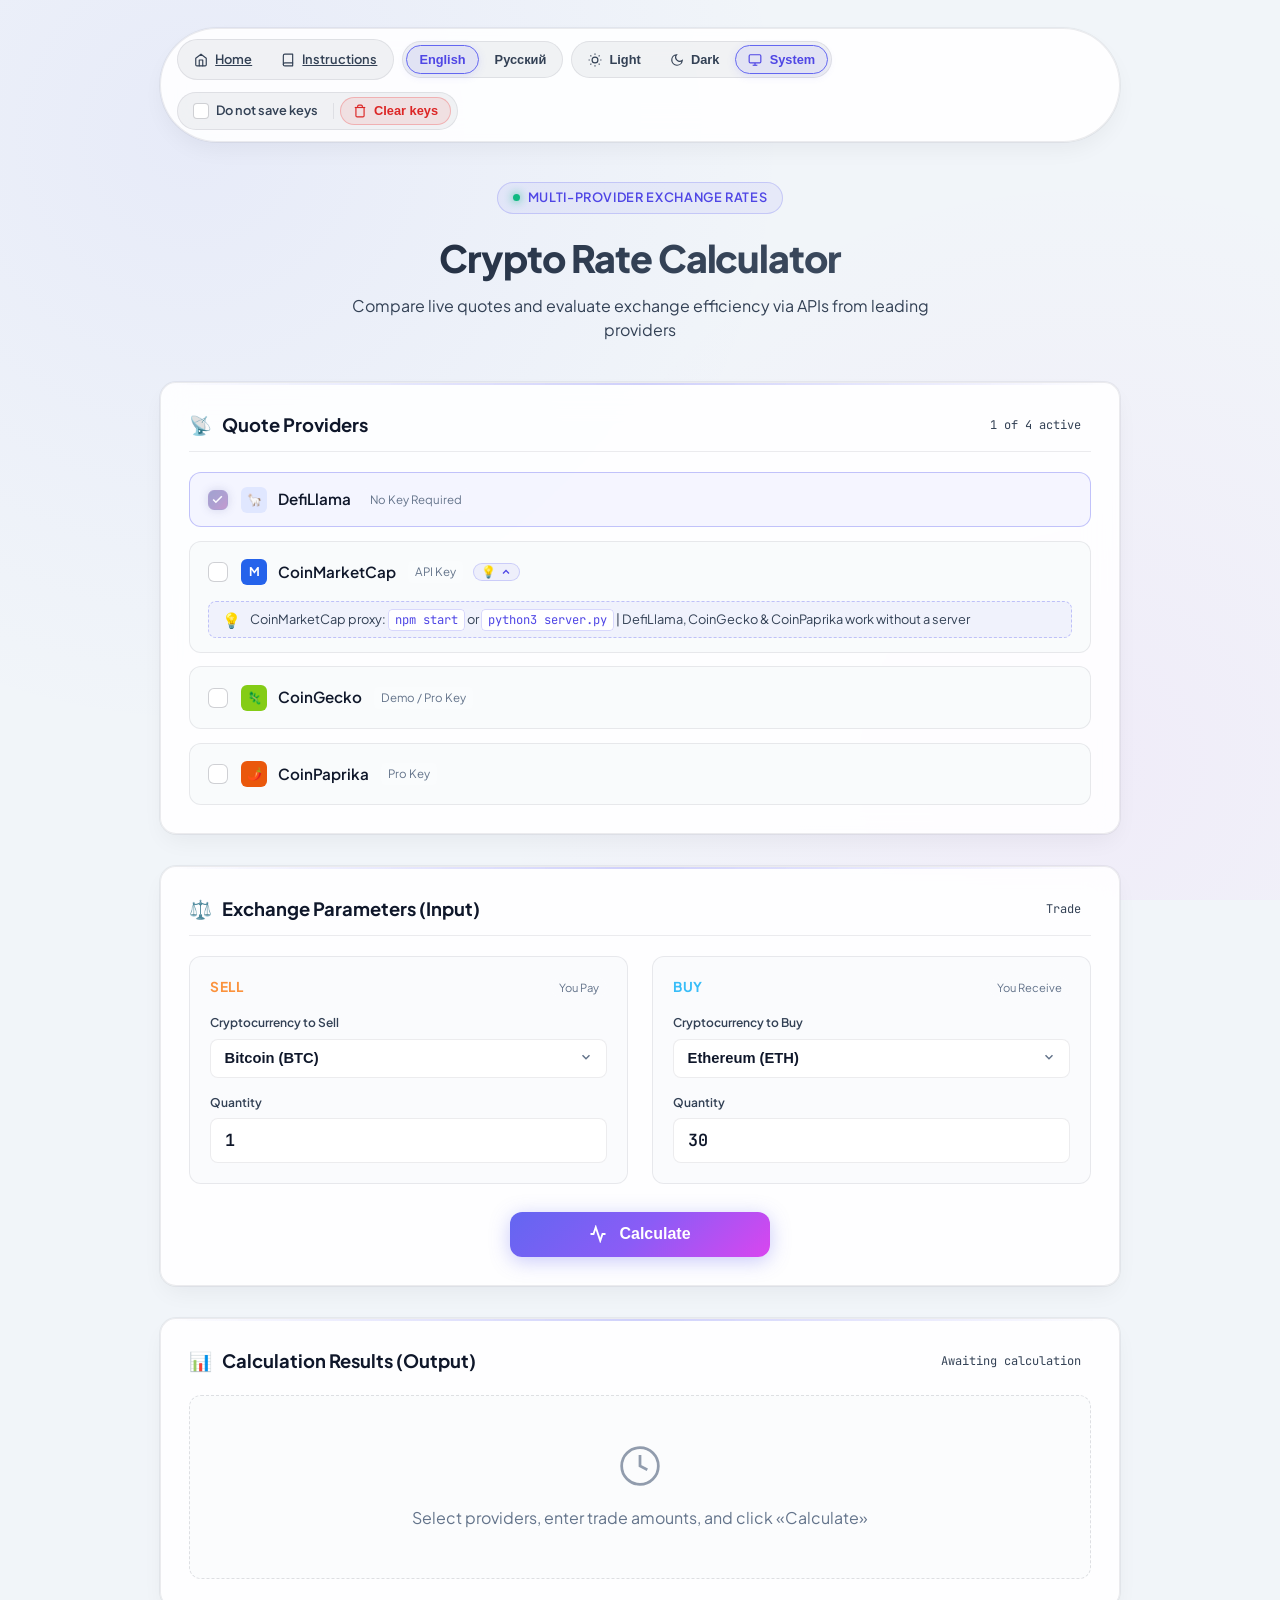
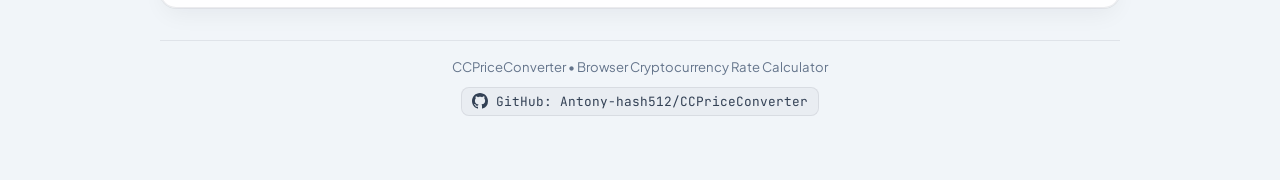
==== commit 6b31250b: "feat: add navigation links to UI and update CORS documentation for CoinMarketCap" ====
--- a/CCPriceConverter/index.html
+++ b/CCPriceConverter/index.html
@@ -19,6 +19,24 @@
     <!-- Top Controls Bar: Preferences & Security -->
     <aside class="top-controls-bar" id="top-controls-bar" aria-label="Page preferences and security">
       <div class="top-controls-main">
+        <!-- Site Navigation Links -->
+        <div class="controls-group" id="nav-links-group" role="navigation" aria-label="Site navigation">
+          <a href="../index.html" class="ctrl-btn" id="btn-nav-home" title="Return to main portfolio">
+            <svg class="ctrl-icon" viewBox="0 0 24 24" fill="none" stroke="currentColor" stroke-width="2" stroke-linecap="round" stroke-linejoin="round">
+              <path d="M3 9l9-7 9 7v11a2 2 0 0 1-2 2H5a2 2 0 0 1-2-2z"></path>
+              <polyline points="9 22 9 12 15 12 15 22"></polyline>
+            </svg>
+            <span data-i18n="navHome">Home</span>
+          </a>
+          <a href="instructions.html" class="ctrl-btn" id="btn-nav-instructions" title="User guide and documentation">
+            <svg class="ctrl-icon" viewBox="0 0 24 24" fill="none" stroke="currentColor" stroke-width="2" stroke-linecap="round" stroke-linejoin="round">
+              <path d="M4 19.5A2.5 2.5 0 0 1 6.5 17H20"></path>
+              <path d="M6.5 2H20v20H6.5A2.5 2.5 0 0 1 4 19.5v-15A2.5 2.5 0 0 1 6.5 2z"></path>
+            </svg>
+            <span data-i18n="navInstructions">Instructions</span>
+          </a>
+        </div>
+
         <!-- Language Switcher: Russian / English (Default: English) -->
         <div class="controls-group" id="lang-switch-group" role="group" aria-label="Language selection">
           <button type="button" class="ctrl-btn lang-btn active" data-lang="en" id="btn-lang-en" aria-pressed="true">
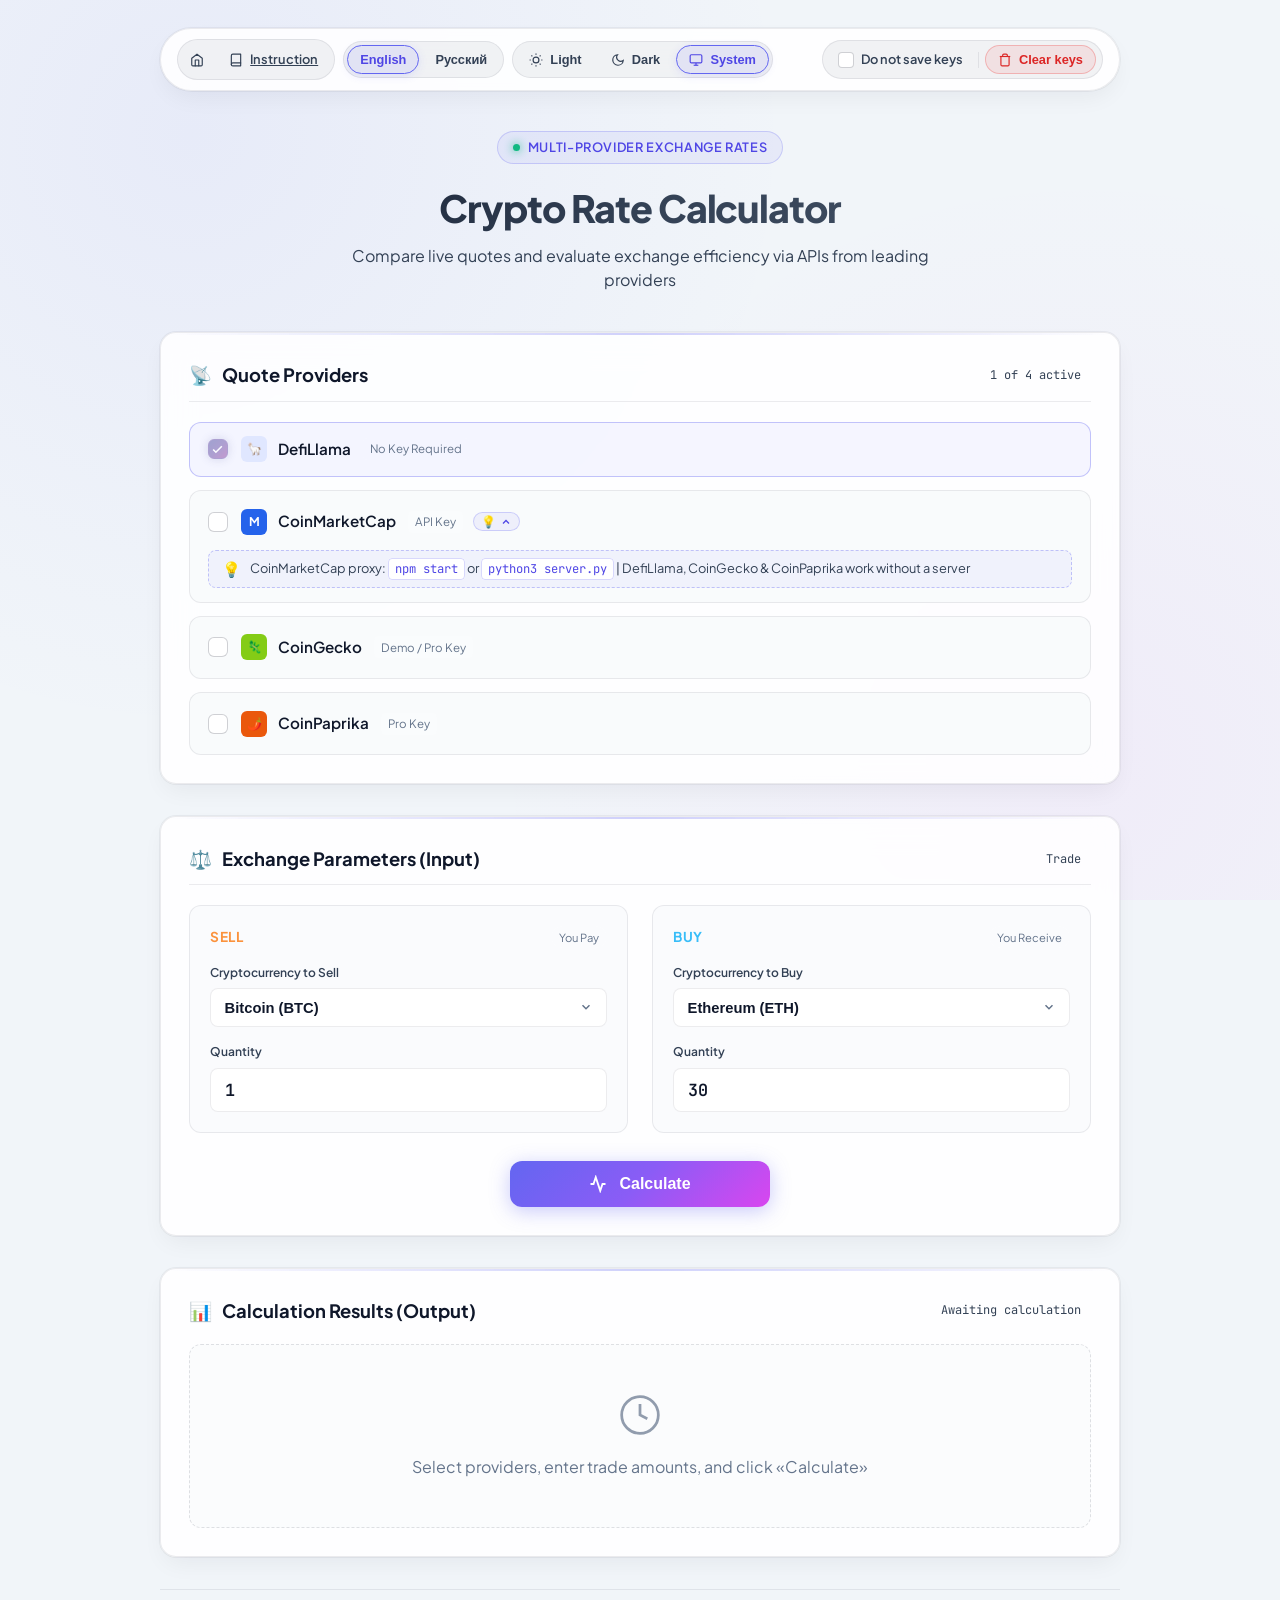
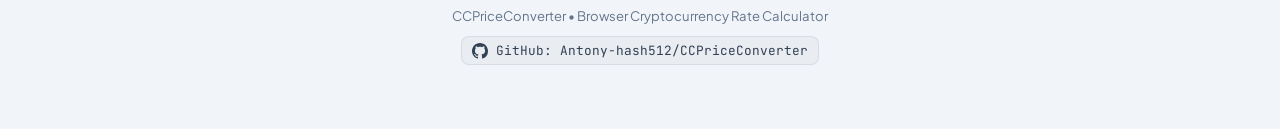
==== commit 599339fa: "feat: update navigation buttons to icon-only layout with localization support and adjust styling" ====
--- a/CCPriceConverter/index.html
+++ b/CCPriceConverter/index.html
@@ -21,19 +21,18 @@
       <div class="top-controls-main">
         <!-- Site Navigation Links -->
         <div class="controls-group" id="nav-links-group" role="navigation" aria-label="Site navigation">
-          <a href="../index.html" class="ctrl-btn" id="btn-nav-home" title="Return to main portfolio">
+          <a href="../index.html" class="ctrl-btn icon-only-btn" id="btn-nav-home" title="Return to main portfolio" data-i18n-title="navHomeTitle">
             <svg class="ctrl-icon" viewBox="0 0 24 24" fill="none" stroke="currentColor" stroke-width="2" stroke-linecap="round" stroke-linejoin="round">
               <path d="M3 9l9-7 9 7v11a2 2 0 0 1-2 2H5a2 2 0 0 1-2-2z"></path>
               <polyline points="9 22 9 12 15 12 15 22"></polyline>
             </svg>
-            <span data-i18n="navHome">Home</span>
           </a>
-          <a href="instructions.html" class="ctrl-btn" id="btn-nav-instructions" title="User guide and documentation">
+          <a href="instructions.html" class="ctrl-btn" id="btn-nav-instructions" title="User guide and documentation" data-i18n-title="navInstructionsTitle">
             <svg class="ctrl-icon" viewBox="0 0 24 24" fill="none" stroke="currentColor" stroke-width="2" stroke-linecap="round" stroke-linejoin="round">
               <path d="M4 19.5A2.5 2.5 0 0 1 6.5 17H20"></path>
               <path d="M6.5 2H20v20H6.5A2.5 2.5 0 0 1 4 19.5v-15A2.5 2.5 0 0 1 6.5 2z"></path>
             </svg>
-            <span data-i18n="navInstructions">Instructions</span>
+            <span data-i18n="navInstructions">Instruction</span>
           </a>
         </div>
 
--- a/CCPriceConverter/css/style.css
+++ b/CCPriceConverter/css/style.css
@@ -274,6 +274,10 @@
   cursor: pointer;
   transition: var(--transition-smooth);
   user-select: none;
+}
+
+.ctrl-btn.icon-only-btn {
+  padding: 0.35rem 0.5rem;
 }
 
 .ctrl-btn:hover {
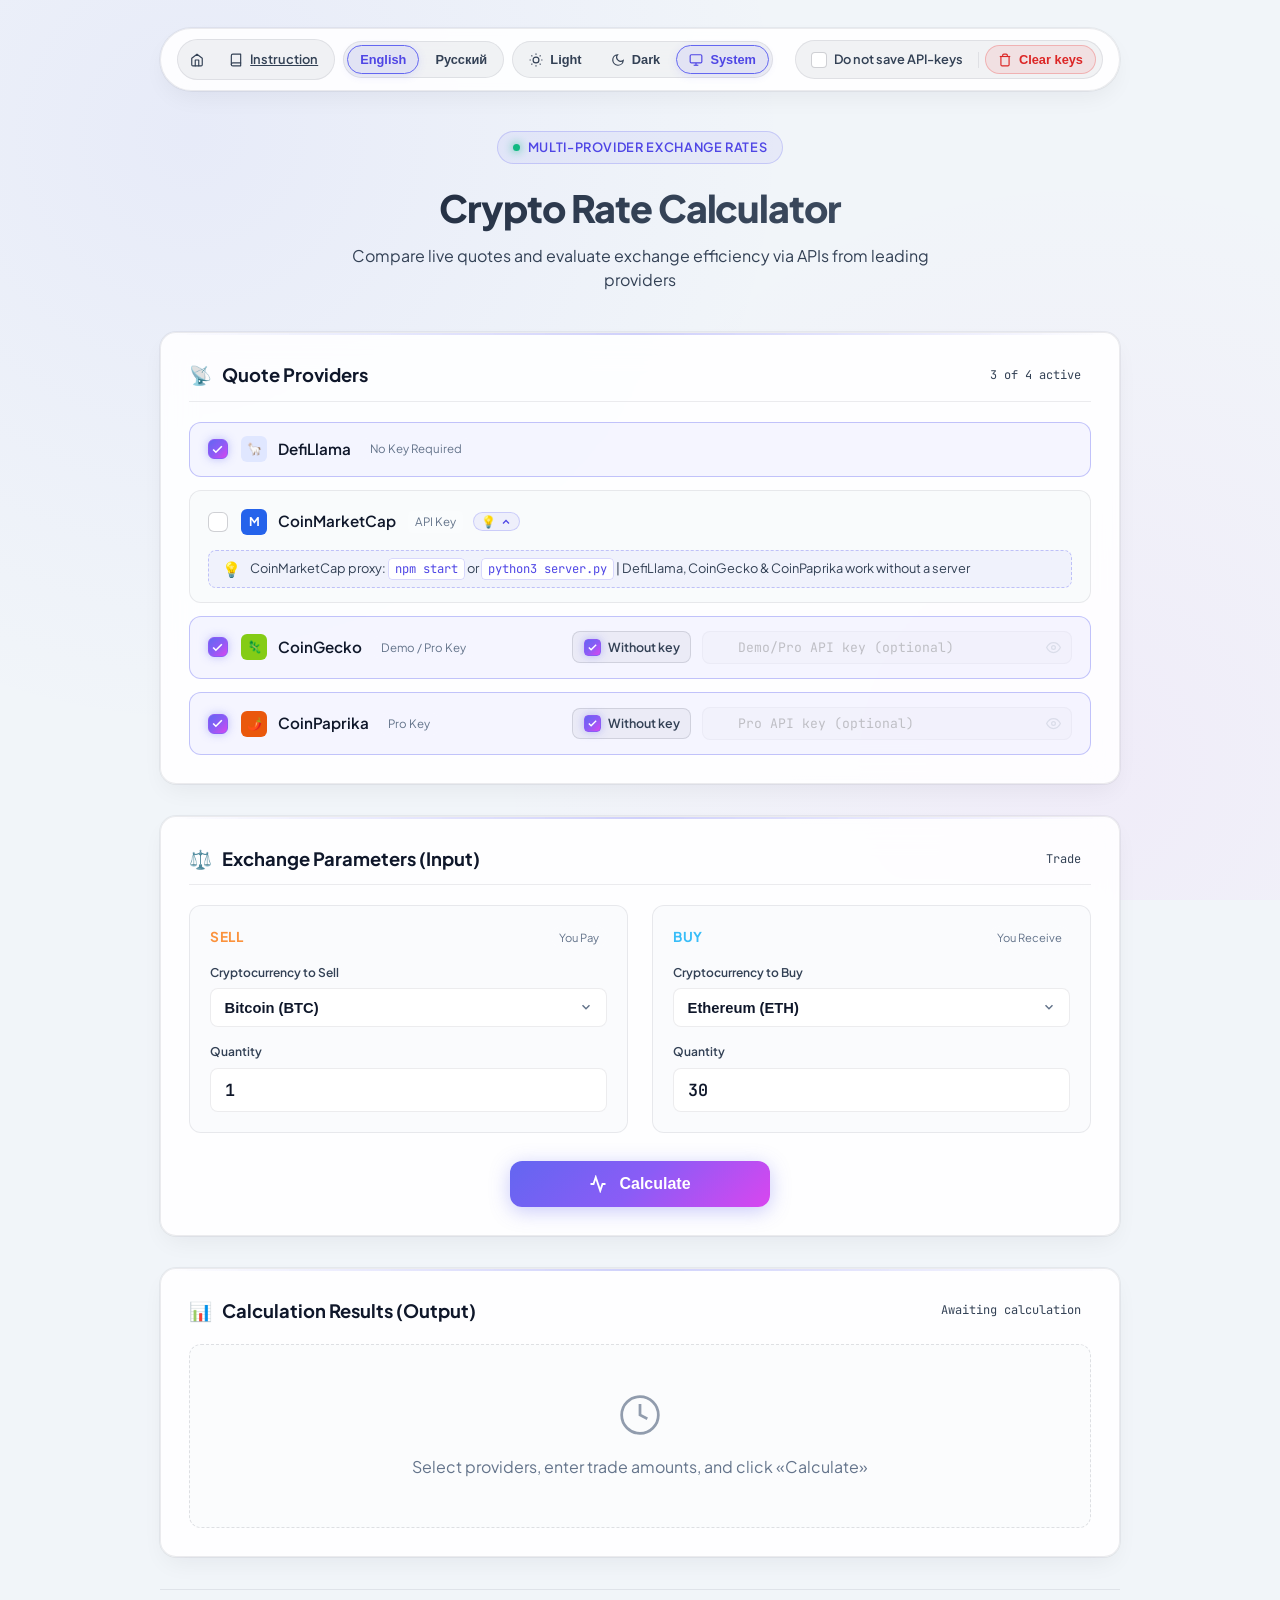
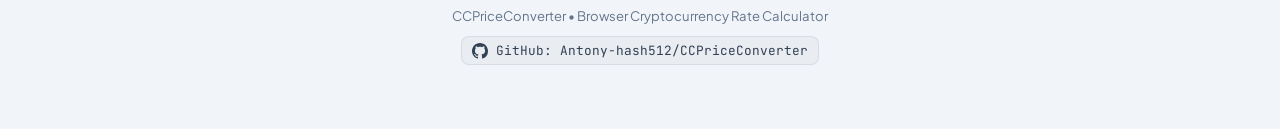
==== commit b6640c52: "feat: enable CoinGecko and CoinPaprika providers by default in UI and documentation" ====
--- a/CCPriceConverter/index.html
+++ b/CCPriceConverter/index.html
@@ -126,7 +126,7 @@
           <span>📡</span>
           <span data-i18n="providersTitle">Quote Providers</span>
         </h2>
-        <span class="section-badge" id="providers-count-badge">1 of 4 active</span>
+        <span class="section-badge" id="providers-count-badge">3 of 4 active</span>
       </div>
 
       <div class="providers-list" id="providers-list">
@@ -214,10 +214,10 @@
         </div>
 
         <!-- CoinGecko -->
-        <div class="provider-row" id="provider-row-coingecko" data-provider-id="coingecko">
+        <div class="provider-row active" id="provider-row-coingecko" data-provider-id="coingecko">
           <label class="provider-label-wrap" for="checkbox-provider-coingecko">
             <span class="custom-checkbox">
-              <input type="checkbox" id="checkbox-provider-coingecko" data-provider="coingecko">
+              <input type="checkbox" id="checkbox-provider-coingecko" data-provider="coingecko" checked>
               <span class="checkbox-visual">
                 <svg viewBox="0 0 24 24" fill="none" stroke="currentColor">
                   <polyline points="20 6 9 17 4 12"></polyline>
@@ -230,7 +230,7 @@
               <span class="provider-tag" data-i18n="demoProKeyTag">Demo / Pro Key</span>
             </div>
           </label>
-          <div class="api-key-container" id="api-key-box-coingecko">
+          <div class="api-key-container visible" id="api-key-box-coingecko">
             <label class="keyless-option-wrap" for="checkbox-keyless-coingecko" title="Send requests without API key (public free tier)" data-i18n-title="keylessTooltip">
               <span class="custom-checkbox custom-checkbox-sm">
                 <input type="checkbox" id="checkbox-keyless-coingecko" data-keyless-provider="coingecko" checked>
@@ -268,10 +268,10 @@
         </div>
 
         <!-- CoinPaprika -->
-        <div class="provider-row" id="provider-row-coinpaprika" data-provider-id="coinpaprika">
+        <div class="provider-row active" id="provider-row-coinpaprika" data-provider-id="coinpaprika">
           <label class="provider-label-wrap" for="checkbox-provider-coinpaprika">
             <span class="custom-checkbox">
-              <input type="checkbox" id="checkbox-provider-coinpaprika" data-provider="coinpaprika">
+              <input type="checkbox" id="checkbox-provider-coinpaprika" data-provider="coinpaprika" checked>
               <span class="checkbox-visual">
                 <svg viewBox="0 0 24 24" fill="none" stroke="currentColor">
                   <polyline points="20 6 9 17 4 12"></polyline>
@@ -284,7 +284,7 @@
               <span class="provider-tag" data-i18n="proKeyTag">Pro Key</span>
             </div>
           </label>
-          <div class="api-key-container" id="api-key-box-coinpaprika">
+          <div class="api-key-container visible" id="api-key-box-coinpaprika">
             <label class="keyless-option-wrap" for="checkbox-keyless-coinpaprika" title="Send requests without API key (public free tier)" data-i18n-title="keylessTooltip">
               <span class="custom-checkbox custom-checkbox-sm">
                 <input type="checkbox" id="checkbox-keyless-coinpaprika" data-keyless-provider="coinpaprika" checked>
--- a/CCPriceConverter/css/style.css
+++ b/CCPriceConverter/css/style.css
@@ -104,6 +104,10 @@
   --color-success: #059669;
   --color-success-bg: rgba(5, 150, 105, 0.08);
   --color-success-border: rgba(5, 150, 105, 0.35);
+}
+
+html {
+  scroll-behavior: smooth;
 }
 
 *, *::before, *::after {
@@ -355,6 +359,7 @@
   letter-spacing: -0.03em;
   background: var(--title-gradient);
   -webkit-background-clip: text;
+  background-clip: text;
   -webkit-text-fill-color: transparent;
   margin-bottom: 0.5rem;
 }
@@ -378,6 +383,7 @@
   transition: var(--transition-smooth);
   position: relative;
   overflow: hidden;
+  scroll-margin-top: 1.5rem;
 }
 
 .card-section::before {
@@ -1629,6 +1635,186 @@
   border-color: var(--primary-accent);
   color: #818cf8;
   transform: translateY(-1px);
+}
+
+.doc-step-content a {
+  color: #a5b4fc;
+  transition: var(--transition-smooth);
+}
+
+[data-theme="light"] .doc-step-content a {
+  color: #4f46e5;
+}
+
+.doc-alert-warning {
+  margin-top: 0.85rem;
+  padding: 0.85rem 1.1rem;
+  border-radius: var(--radius-sm);
+  background: rgba(239, 68, 68, 0.12);
+  border: 1px solid rgba(239, 68, 68, 0.35);
+  color: #fca5a5;
+  font-size: 0.9rem;
+  line-height: 1.55;
+}
+
+.doc-alert-warning a {
+  color: #a5b4fc;
+  text-decoration: underline;
+  text-underline-offset: 3px;
+  font-weight: 600;
+  transition: var(--transition-smooth);
+}
+
+.doc-alert-warning a:hover {
+  color: #c7d2fe;
+}
+
+.doc-alert-warning code {
+  background: rgba(0, 0, 0, 0.25);
+  padding: 0.15rem 0.35rem;
+  border-radius: 4px;
+  font-family: var(--font-mono);
+  font-size: 0.85em;
+  color: #fee2e2;
+}
+
+[data-theme="light"] .doc-alert-warning {
+  background: #fef2f2;
+  border-color: #f87171;
+  color: #991b1b;
+}
+
+[data-theme="light"] .doc-alert-warning strong {
+  color: #7f1d1d;
+}
+
+[data-theme="light"] .doc-alert-warning a {
+  color: #b91c1c;
+  text-decoration: underline;
+  font-weight: 700;
+}
+
+[data-theme="light"] .doc-alert-warning a:hover {
+  color: #7f1d1d;
+}
+
+[data-theme="light"] .doc-alert-warning code {
+  background: #fee2e2;
+  border: 1px solid #fca5a5;
+  color: #7f1d1d;
+}
+
+/* Table of Contents (TOC) Component */
+.doc-toc {
+  padding: 1.25rem 1.5rem;
+  margin-bottom: 0.75rem;
+  border: 1px solid var(--border-accent);
+  background: var(--bg-card);
+}
+
+.doc-toc-header {
+  display: flex;
+  align-items: center;
+  justify-content: space-between;
+  margin-bottom: 1rem;
+  padding-bottom: 0.65rem;
+  border-bottom: 1px solid var(--border-subtle);
+}
+
+.doc-toc-title {
+  display: inline-flex;
+  align-items: center;
+  gap: 0.5rem;
+  font-weight: 700;
+  font-size: 1rem;
+  color: var(--text-main);
+  letter-spacing: -0.01em;
+}
+
+.doc-toc-grid {
+  display: grid;
+  grid-template-columns: repeat(auto-fit, minmax(240px, 1fr));
+  gap: 0.75rem;
+}
+
+.doc-toc-item {
+  display: flex;
+  align-items: center;
+  gap: 0.75rem;
+  padding: 0.75rem 1rem;
+  border-radius: var(--radius-md);
+  background: rgba(18, 25, 44, 0.85);
+  border: 1px solid rgba(99, 102, 241, 0.3);
+  color: var(--text-main);
+  font-size: 0.88rem;
+  text-decoration: none;
+  font-weight: 600;
+  box-shadow: 0 2px 8px rgba(0, 0, 0, 0.3);
+  transition: var(--transition-smooth);
+}
+
+.doc-toc-icon {
+  font-size: 1.1rem;
+  width: 32px;
+  height: 32px;
+  display: flex;
+  align-items: center;
+  justify-content: center;
+  border-radius: 8px;
+  background: rgba(255, 255, 255, 0.08);
+  flex-shrink: 0;
+  line-height: 1;
+}
+
+.doc-toc-text {
+  flex: 1;
+  white-space: nowrap;
+  overflow: hidden;
+  text-overflow: ellipsis;
+}
+
+.doc-toc-item::after {
+  content: '→';
+  font-size: 0.95rem;
+  opacity: 0.45;
+  margin-left: auto;
+  transition: transform 0.2s ease, opacity 0.2s ease, color 0.2s ease;
+}
+
+.doc-toc-item:hover {
+  border-color: var(--primary-accent);
+  color: #a5b4fc;
+  background: rgba(99, 102, 241, 0.18);
+  box-shadow: 0 4px 16px rgba(99, 102, 241, 0.3);
+  transform: translateY(-2px);
+}
+
+.doc-toc-item:hover::after {
+  opacity: 1;
+  color: #a5b4fc;
+  transform: translateX(3px);
+}
+
+[data-theme="light"] .doc-toc-item {
+  background: #ffffff;
+  border: 1px solid #cbd5e1;
+  color: #0f172a;
+  box-shadow: 0 2px 6px rgba(15, 23, 42, 0.07);
+}
+
+[data-theme="light"] .doc-toc-icon {
+  background: #f1f5f9;
+}
+
+[data-theme="light"] .doc-toc-item:hover {
+  border-color: #6366f1;
+  color: #4f46e5;
+  background: #f8fafc;
+  box-shadow: 0 4px 14px rgba(99, 102, 241, 0.15);
+}
+
+[data-theme="light"] .doc-toc-item:hover::after {
+  color: #4f46e5;
 }
 
 /* ==========================================================================
